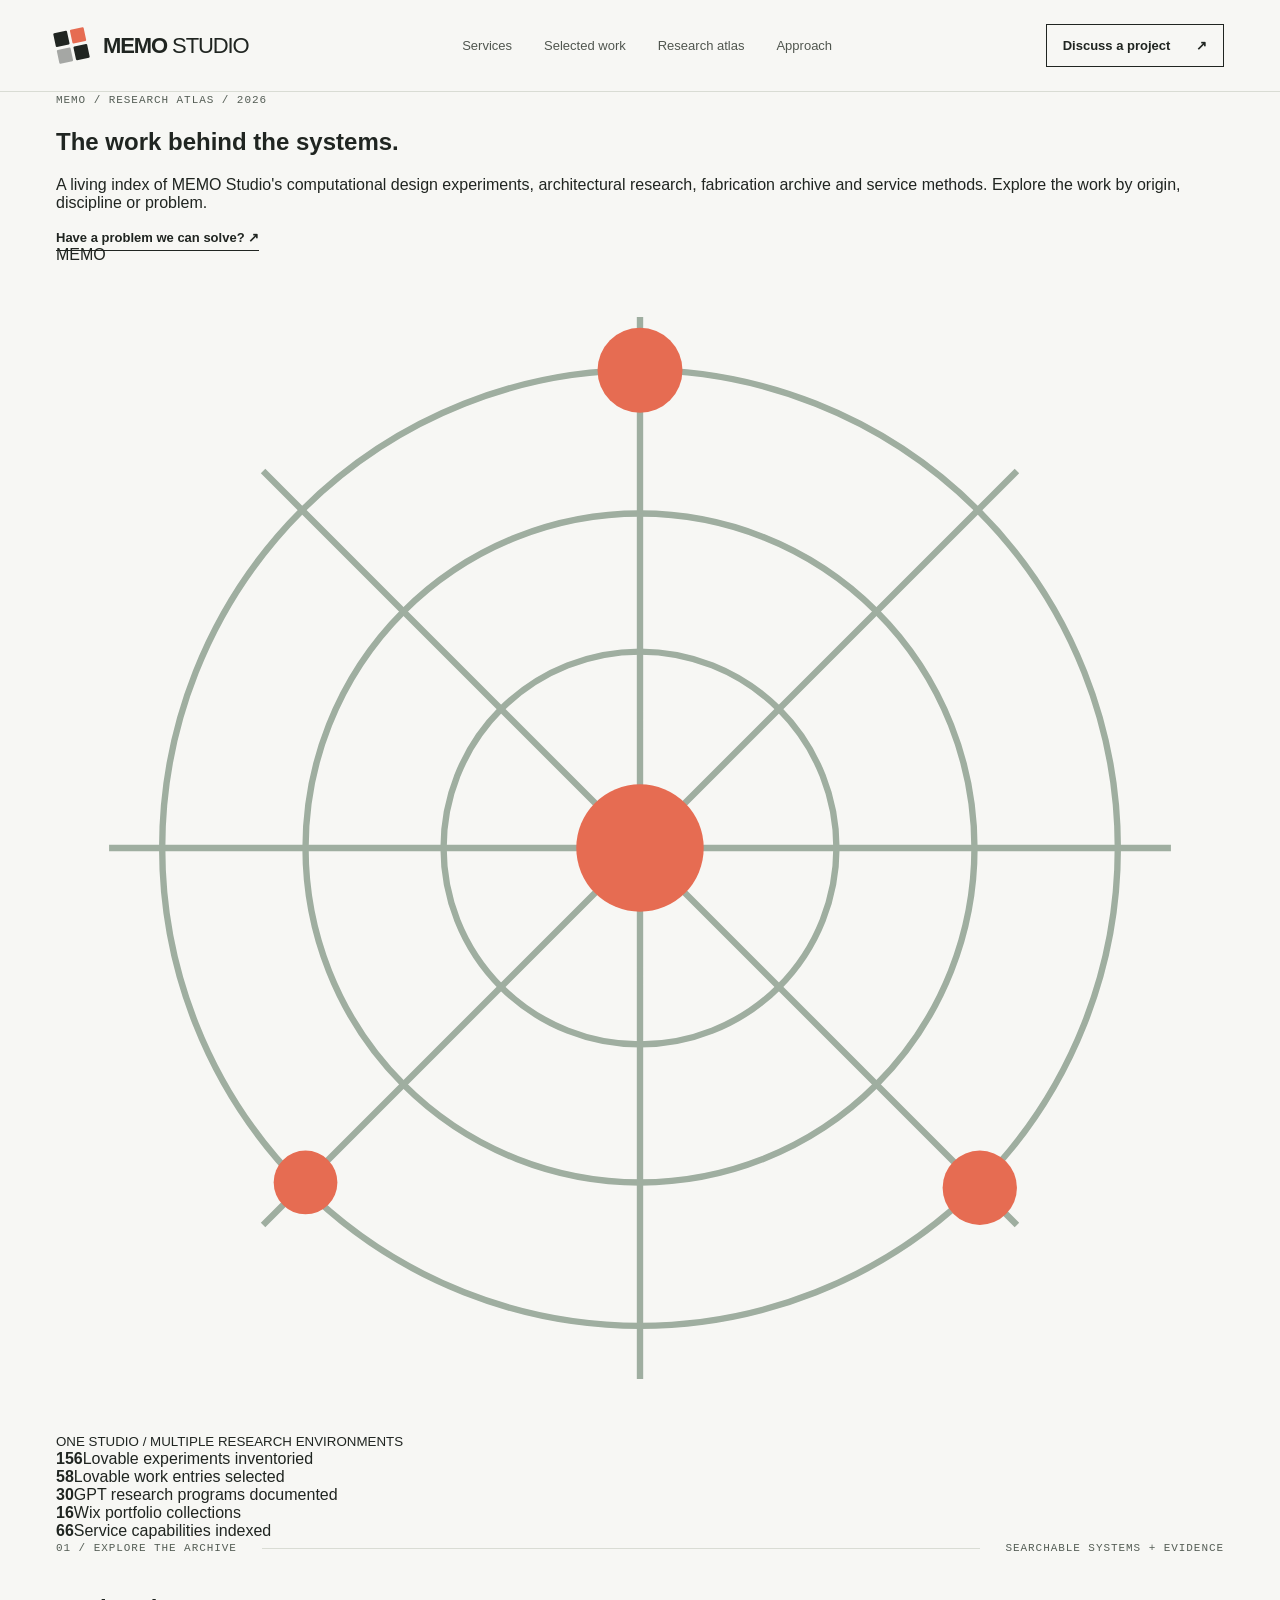
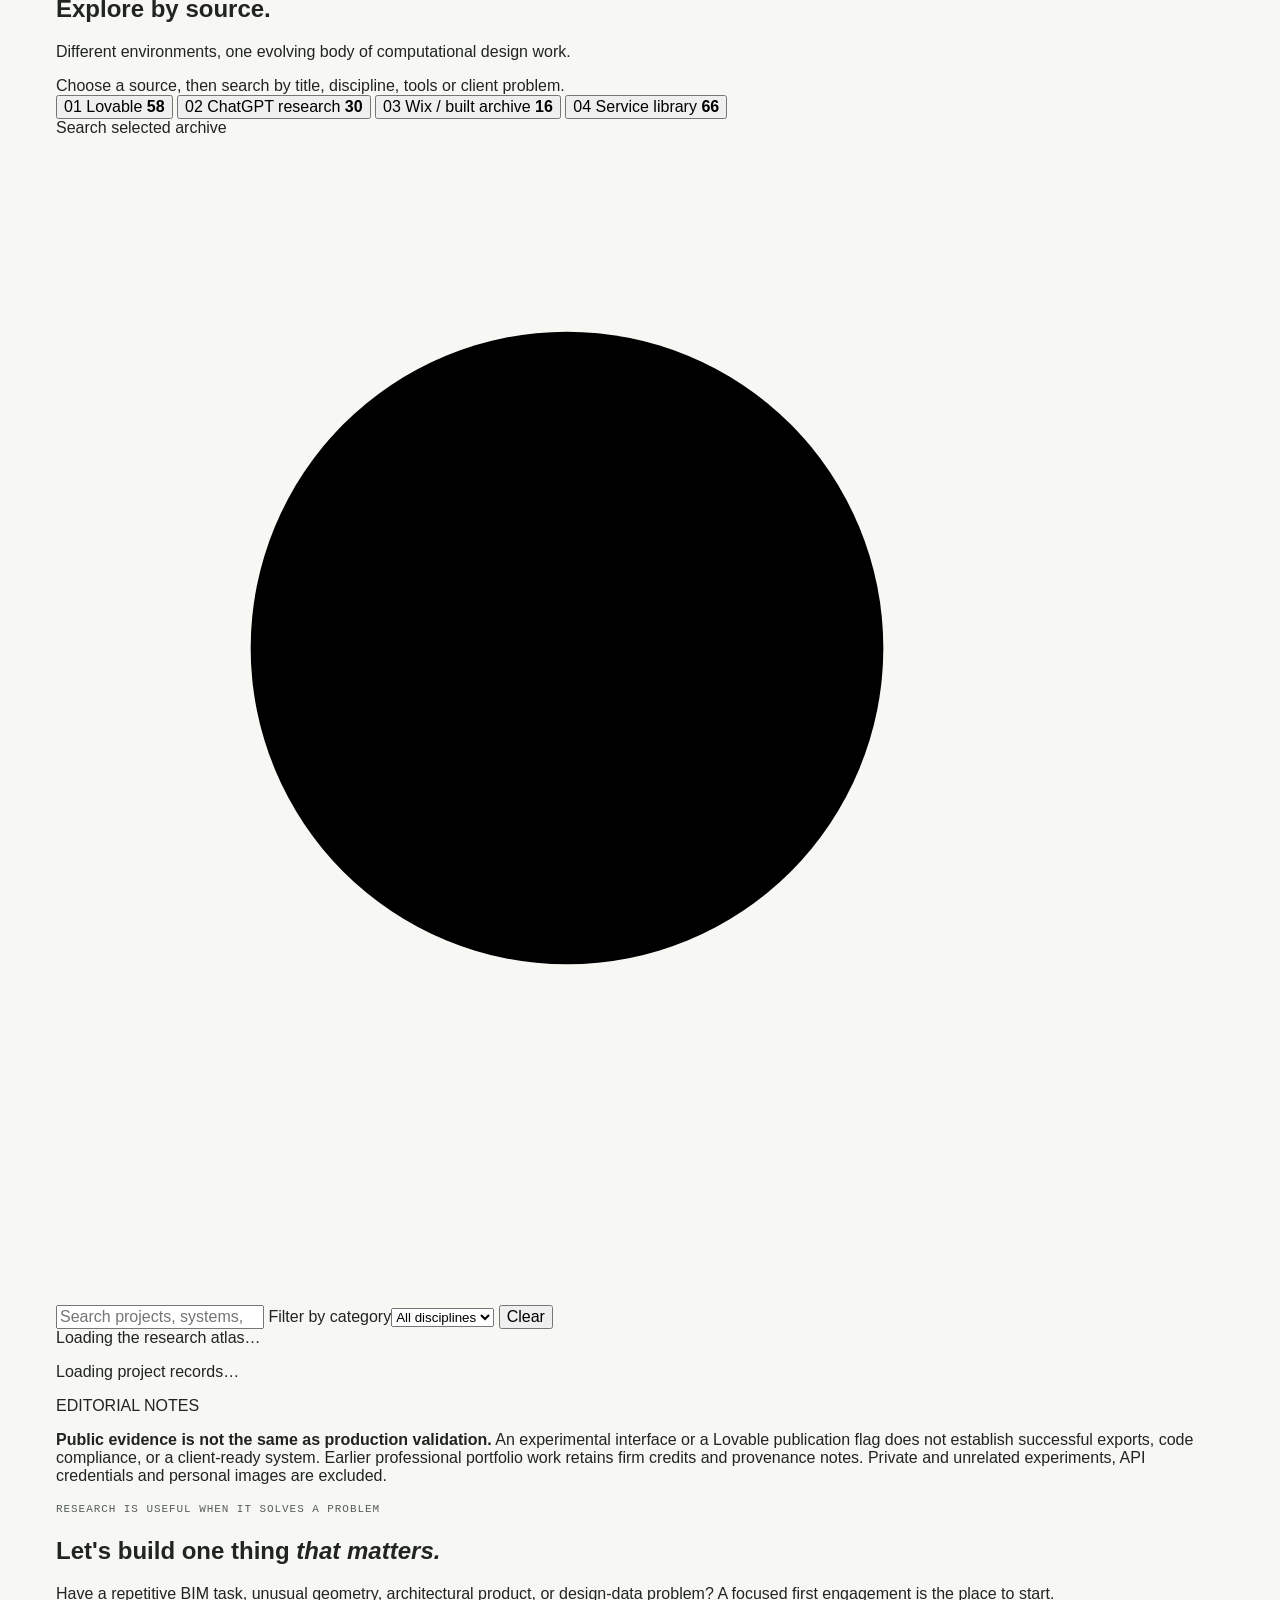
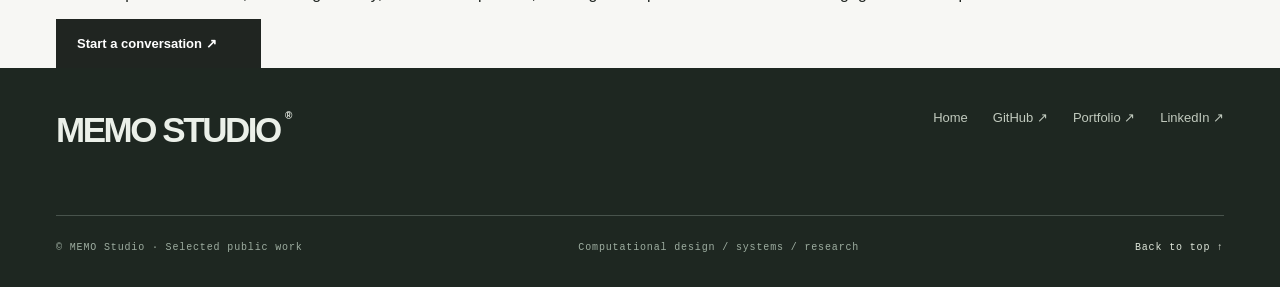
==== atlas.html @ f02b8f66 "Add searchable research atlas page for Lovable GPT Wix and services" ====
<!doctype html>
<html lang="en">
<head>
  <meta charset="utf-8">
  <meta name="viewport" content="width=device-width, initial-scale=1">
  <meta name="theme-color" content="#f7f7f4">
  <meta name="description" content="Explore the MEMO Studio research atlas: 66 service capabilities, 58 Lovable computational-design studies, 30 ChatGPT research programs, and 16 historic Wix portfolio collections.">
  <title>Research Atlas — MEMO STUDIO</title>
  <link rel="icon" type="image/svg+xml" href="./favicon.svg">
  <link rel="stylesheet" href="./styles.css">
  <link rel="stylesheet" href="./atlas.css">
  <script src="./script.js" defer></script>
  <script src="./atlas.js" defer></script>
</head>
<body>
  <a class="skip" href="#archiveResults">Skip to the project archive</a>
  <header class="site-header">
    <div class="shell header-inner">
      <a class="brand" href="./index.html" aria-label="MEMO Studio home"><span class="brand-symbol" aria-hidden="true"><i></i><i></i><i></i><i></i></span><span>MEMO<span class="brand-light"> STUDIO</span></span></a>
      <nav class="desktop-nav" aria-label="Primary navigation">
        <a href="./index.html#services">Services</a>
        <a href="./index.html#work">Selected work</a>
        <a href="./atlas.html" aria-current="page">Research atlas</a>
        <a href="./index.html#approach">Approach</a>
      </nav>
      <a class="header-contact" href="mailto:alireza.memaryan@gmail.com?subject=MEMO%20Studio%20Project%20Inquiry">Discuss a project <span aria-hidden="true">↗</span></a>
      <button class="mobile-menu" id="menuToggle" type="button" aria-expanded="false" aria-controls="mobileNav" aria-label="Open navigation"><span></span><span></span></button>
    </div>
    <nav id="mobileNav" class="mobile-nav" aria-label="Mobile navigation" hidden>
      <a href="./index.html#services">Services</a><a href="./index.html#work">Selected work</a><a href="./atlas.html">Research atlas</a><a href="./index.html#approach">Approach</a><a href="./index.html#contact">Contact</a>
    </nav>
  </header>
  <main>
    <section class="atlas-hero shell">
      <p class="eyebrow">MEMO / RESEARCH ATLAS / 2026</p>
      <div class="atlas-hero-grid">
        <div><h1>The work behind <span class="atlas-accent">the systems.</span></h1><p class="atlas-intro">A living index of MEMO Studio's computational design experiments, architectural research, fabrication archive and service methods. Explore the work by origin, discipline or problem.</p><a href="./index.html#contact" class="underlined">Have a problem we can solve? <span aria-hidden="true">↗</span></a></div>
        <div class="atlas-data-mark" aria-hidden="true"><span>MEMO</span><svg viewBox="0 0 220 220"><g fill="none" stroke="#9faea0" stroke-width="1.2"><circle cx="110" cy="110" r="90"/><circle cx="110" cy="110" r="63"/><circle cx="110" cy="110" r="37"/><path d="M10 110H210 M110 10V210 M39 39l142 142 M181 39 39 181"/></g><g fill="#e66c52"><circle cx="110" cy="20" r="8"/><circle cx="174" cy="174" r="7"/><circle cx="47" cy="173" r="6"/><circle cx="110" cy="110" r="12"/></g></svg><small>ONE STUDIO / MULTIPLE RESEARCH ENVIRONMENTS</small></div>
      </div>
      <div class="atlas-metrics">
        <div><strong>156</strong><span>Lovable experiments inventoried</span></div>
        <div><strong>58</strong><span>Lovable work entries selected</span></div>
        <div><strong>30</strong><span>GPT research programs documented</span></div>
        <div><strong>16</strong><span>Wix portfolio collections</span></div>
        <div><strong>66</strong><span>Service capabilities indexed</span></div>
      </div>
    </section>
    <section class="archive-section" id="archive" aria-labelledby="archiveTitle">
      <div class="shell">
        <div class="section-index"><span>01 / EXPLORE THE ARCHIVE</span><span class="rule"></span><span>SEARCHABLE SYSTEMS + EVIDENCE</span></div>
        <div class="archive-heading"><div><h2 id="archiveTitle">Explore by source.</h2><p>Different environments, one evolving body of computational design work.</p></div><div class="source-explainer">Choose a source, then search by title, discipline, tools or client problem.</div></div>
        <div class="source-tabs" role="tablist" aria-label="Archive collection">
          <button class="source-tab active" type="button" role="tab" id="tab-lovable" aria-controls="archiveResults" data-source="lovable" aria-selected="true"><span>01</span> Lovable <strong>58</strong></button>
          <button class="source-tab" type="button" role="tab" id="tab-gpt" aria-controls="archiveResults" data-source="gpt" aria-selected="false"><span>02</span> ChatGPT research <strong>30</strong></button>
          <button class="source-tab" type="button" role="tab" id="tab-wix" aria-controls="archiveResults" data-source="wix" aria-selected="false"><span>03</span> Wix / built archive <strong>16</strong></button>
          <button class="source-tab" type="button" role="tab" id="tab-services" aria-controls="archiveResults" data-source="services" aria-selected="false"><span>04</span> Service library <strong>66</strong></button>
        </div>
        <div class="archive-toolbar">
          <label class="search-wrap"><span class="sr-only">Search selected archive</span><svg viewBox="0 0 24 24" aria-hidden="true"><circle cx="10.5" cy="10.5" r="6.5"/><path d="m15.5 15.5 5 5"/></svg><input id="archiveSearch" type="search" placeholder="Search projects, systems, tools, or problems..." autocomplete="off"></label>
          <label class="category-wrap"><span class="sr-only">Filter by category</span><select id="categoryFilter"><option value="all">All disciplines</option></select></label>
          <button class="clear-button" id="clearFilters" type="button">Clear</button>
        </div>
        <div class="archive-result-summary" aria-live="polite"><span id="resultCount">Loading the research atlas…</span><span id="sourceDescription"></span></div>
        <div id="archiveResults" class="atlas-grid" role="tabpanel" aria-labelledby="tab-lovable" tabindex="0"><p class="loading-message">Loading project records…</p></div>
        <div id="atlasPagination" class="atlas-pagination" hidden><button class="btn btn-dark" id="loadMore" type="button">Show more projects ↓</button></div>
        <div class="archive-disclaimer"><span>EDITORIAL NOTES</span><p><strong>Public evidence is not the same as production validation.</strong> An experimental interface or a Lovable publication flag does not establish successful exports, code compliance, or a client-ready system. Earlier professional portfolio work retains firm credits and provenance notes. Private and unrelated experiments, API credentials and personal images are excluded.</p></div>
      </div>
    </section>
    <section class="connect-section"><div class="shell connect-grid"><div><p class="eyebrow">RESEARCH IS USEFUL WHEN IT SOLVES A PROBLEM</p><h2>Let's build one thing <em>that matters.</em></h2><p>Have a repetitive BIM task, unusual geometry, architectural product, or design-data problem? A focused first engagement is the place to start.</p></div><a class="btn btn-dark" href="mailto:alireza.memaryan@gmail.com?subject=MEMO%20Studio%20%E2%80%94%20Research%20Atlas%20Inquiry&body=Hello%20MEMO%20Studio%2C%0A%0AI'm%20interested%20in%3A%0A%0AMy%20project%20or%20problem%3A%0A%0A">Start a conversation ↗</a></div></section>
  </main>
  <footer class="footer"><div class="shell"><div class="footer-top"><a class="footer-brand" href="./index.html">MEMO STUDIO<span>®</span></a><div class="footer-links"><a href="./index.html">Home</a><a href="https://github.com/Memortal/MEMO-STUDIO-" target="_blank" rel="noopener noreferrer">GitHub ↗</a><a href="https://memortal.github.io/Portfolio-/" target="_blank" rel="noopener noreferrer">Portfolio ↗</a><a href="https://www.linkedin.com/in/alireza-memarian-118730288" target="_blank" rel="noopener noreferrer">LinkedIn ↗</a></div></div><div class="footer-bottom"><span>© MEMO Studio · Selected public work</span><span>Computational design / systems / research</span><a href="#top">Back to top ↑</a></div></div></footer>
</body>
</html>
---- styles.css ----
:root{--paper:#f7f7f4;--white:#ffffff;--ink:#202521;--sub:#555e56;--muted:#858a82;--line:#d9dcd4;--accent:#e66c52;--accent-dark:#d6553c;--dark:#1e2823;--radius:3px;--shell:1440px}
*{box-sizing:border-box}html{scroll-behavior:smooth}body{margin:0;background:var(--paper);color:var(--ink);font-family:Inter,"Helvetica Neue",Arial,sans-serif;-webkit-font-smoothing:antialiased}button,input{font:inherit}a{color:inherit;text-decoration:none}button{cursor:pointer}a:focus-visible,button:focus-visible,input:focus-visible{outline:3px solid var(--accent);outline-offset:4px}img,svg{display:block;max-width:100%}.shell{width:min(var(--shell),calc(100% - 112px));margin-inline:auto}.skip{position:absolute;left:12px;top:-100px;background:var(--ink);color:white;padding:12px;z-index:200}.skip:focus{top:12px}.section-pad{padding-block:125px}.muted{color:var(--muted)}.eyebrow,.section-index,.service-id,.media-label,.visual-top,.visual-corner,.lab-diagram-title,.lab-diagram-bottom,.contact-side,.project-meta,.research-strips span,.steps>div>span,.approach-note>span,.footer-bottom,.outcome-number{font-family:"SFMono-Regular",Consolas,Monaco,monospace;font-size:11px;letter-spacing:.085em;line-height:1.5}.section-index{display:flex;align-items:center;gap:25px;color:var(--sub);margin-bottom:38px;text-transform:uppercase}.section-index .rule{height:1px;background:var(--line);flex:1}.display-h2{font-size:clamp(44px,5.2vw,78px);font-weight:540;line-height:1.06;letter-spacing:-.066em;margin:0;max-width:1000px}.section-heading{display:flex;justify-content:space-between;align-items:end;gap:60px;margin-bottom:55px}.section-heading h2{max-width:930px}.section-heading>p{width:260px;flex-shrink:0;font-size:15px;line-height:1.7;color:var(--sub);margin:0 0 5px}.site-header{position:relative;z-index:10;background:rgba(247,247,244,.96);border-bottom:1px solid var(--line)}.header-inner{height:91px;display:flex;align-items:center;justify-content:space-between;gap:28px}.brand{display:inline-flex;align-items:center;gap:16px;white-space:nowrap;font-weight:800;letter-spacing:-.05em;font-size:22px}.brand-light{font-weight:420}.brand-symbol{width:31px;height:31px;display:grid;grid-template-columns:1fr 1fr;gap:3px;transform:rotate(-12deg)}.brand-symbol i{background:var(--ink);border-radius:1px}.brand-symbol i:nth-child(2){background:var(--accent)}.brand-symbol i:nth-child(3){opacity:.38}.desktop-nav{display:flex;gap:32px;align-items:center;font-size:13px;color:#50564f}.desktop-nav a,.footer-links a{transition:color .15s}.desktop-nav a:hover,.footer-links a:hover{color:var(--accent-dark)}.header-contact{border:1px solid var(--ink);padding:13px 16px;font-size:13px;font-weight:650;white-space:nowrap;transition:background .2s,color .2s}.header-contact span{margin-left:22px}.header-contact:hover{background:var(--ink);color:var(--white)}.mobile-menu,.mobile-nav{display:none}
.hero{min-height:688px;display:grid;grid-template-columns:minmax(0,1.08fr) minmax(390px,.92fr);gap:70px;align-items:stretch;padding-top:48px;padding-bottom:48px}.hero-copy{display:flex;flex-direction:column;padding-top:62px}.eyebrow{margin:0;color:var(--sub)}.status-dot{width:7px;height:7px;display:inline-block;background:var(--accent);border-radius:50%;margin-right:9px;vertical-align:1px}.hero h1{font-size:clamp(60px,6.5vw,103px);max-width:850px;line-height:1.02;letter-spacing:-.082em;font-weight:530;margin:43px 0 27px}.hero h1 em,.contact-section h2 em{font-style:normal;color:var(--accent)}.hero-lead{max-width:575px;font-size:clamp(16px,1.55vw,21px);line-height:1.62;color:var(--sub);margin:0}.hero-actions{display:flex;align-items:center;gap:34px;margin-top:44px}.btn{display:inline-flex;justify-content:space-between;gap:24px;align-items:center;padding:17px 21px;font-weight:620;font-size:13px;transition:background .18s,transform .18s}.btn:hover{transform:translateY(-2px)}.btn-dark{background:var(--ink);color:white;min-width:205px}.btn-dark:hover{background:var(--accent-dark)}.text-link,.underlined{border-bottom:1px solid var(--ink);padding-bottom:5px;font-size:13px;font-weight:620}.text-link span{margin-left:14px}.hero-footnote{display:flex;justify-content:space-between;gap:15px;margin-top:auto;padding-top:50px;border-top:1px solid var(--line);font-family:monospace;font-size:10px;text-transform:uppercase;letter-spacing:.04em;color:#81877f}.hero-visual{position:relative;min-height:605px;overflow:hidden;background:#e9ede6;border:1px solid #dce2d9;display:flex;flex-direction:column}.hero-visual:before{content:"";position:absolute;inset:0;background-image:linear-gradient(rgba(76,94,81,.07) 1px,transparent 1px),linear-gradient(90deg,rgba(76,94,81,.07) 1px,transparent 1px);background-size:44px 44px;pointer-events:none}.visual-top{display:flex;justify-content:space-between;position:relative;z-index:1;padding:23px 26px;color:#566157;font-size:10px}.live-indicator{display:inline-flex;align-items:center;gap:8px}.live-indicator span{height:6px;width:6px;background:var(--accent);border-radius:50%}#systemDrawing{width:100%;min-height:0;max-height:430px;flex:1;position:relative;z-index:1;overflow:visible}.visual-controls{position:relative;z-index:1;background:rgba(247,247,244,.91);border:1px solid #ccd2c9;margin:0 26px 44px;padding:17px 18px 12px}.visual-controls>div{display:flex;justify-content:space-between;align-items:center;font-family:monospace;font-size:11px;letter-spacing:.025em}.visual-controls input{display:block;width:100%;height:4px;accent-color:var(--accent-dark);margin:17px 0 9px}.visual-controls p{margin:0;font-size:10px;color:#6f7770}.visual-corner{position:absolute;bottom:15px;left:26px;color:#7e877e;font-size:9px;letter-spacing:.04em}
.ticker-border{border-top:1px solid var(--line);border-bottom:1px solid var(--line)}.ticker{display:flex;gap:35px;align-items:center;min-height:62px;font-family:monospace;font-size:11px;letter-spacing:.08em}.ticker-x{color:var(--accent);font-size:16px}.ticker-right{margin-left:auto;color:var(--muted)}
.intro-grid{display:grid;grid-template-columns:1.9fr 1fr;gap:12%;align-items:end}.intro-grid h2{max-width:890px}.intro-aside p{font-size:18px;color:var(--sub);line-height:1.7;margin:0 0 25px}.outcomes{display:grid;grid-template-columns:repeat(3,1fr);gap:28px;margin-top:88px}.outcomes>div{border-top:1px solid var(--ink);padding-top:19px}.outcome-number{color:var(--accent-dark)}.outcomes h3{font-size:21px;letter-spacing:-.035em;margin:26px 0 8px;font-weight:580}.outcomes p{font-size:14px;color:var(--sub);line-height:1.7;max-width:315px;margin:0}
.services-section{background:#f0f1ed;border-block:1px solid var(--line)}.services-grid{display:grid;grid-template-columns:repeat(3,minmax(0,1fr));border-top:1px solid var(--line);border-left:1px solid var(--line)}.service-card{min-height:410px;padding:30px 30px 27px;border-right:1px solid var(--line);border-bottom:1px solid var(--line);display:flex;flex-direction:column;background:transparent;transition:background .2s}.service-card:hover{background:#fcfcfa}.service-id{color:#687267}.service-icon{height:94px;width:94px;display:flex;align-items:center;margin:23px 0 16px;color:var(--accent-dark)}.service-icon svg{width:75px;height:75px;stroke:currentColor;stroke-width:1.5;fill:none;stroke-linecap:square}.service-card h3{font-size:24px;line-height:1.2;letter-spacing:-.045em;font-weight:580;margin:0 0 12px}.service-card p{font-size:14px;line-height:1.64;color:var(--sub);margin:0 0 17px;max-width:330px}.service-card ul{list-style:none;padding:0;margin:0 0 24px}.service-card li{font-size:12px;line-height:1.6;padding:5px 0 5px 14px;position:relative;color:#687067}.service-card li:before{content:"+";position:absolute;left:0;color:var(--accent-dark)}.service-cta{border-top:1px solid var(--line);padding-top:15px;margin-top:auto;font-size:12px;font-weight:650;display:flex;justify-content:space-between}.service-card:hover .service-cta{color:var(--accent-dark)}.services-note{margin:31px 0 0;color:var(--sub);font-size:14px;line-height:1.6}.services-note a{text-decoration:underline;text-underline-offset:4px}
.work-heading h2{max-width:940px}.filter-bar{display:flex;gap:9px;margin-bottom:28px}.filter{border:1px solid var(--line);padding:11px 17px;background:transparent;color:#687167;font-size:12px;transition:.15s}.filter:hover,.filter.active{color:white;background:var(--ink);border-color:var(--ink)}.filter span{margin-left:12px;font-family:monospace;font-size:10px;color:#939d93}.project-grid{display:grid;grid-template-columns:repeat(2,minmax(0,1fr));column-gap:34px;row-gap:60px}.project-card[hidden]{display:none}.project-media{height:360px;position:relative;overflow:hidden;background:#e8ebe5;display:block}.project-media svg{height:100%;width:100%;object-fit:cover;transition:transform .4s}.project-media:hover svg,.project-media:hover img{transform:scale(1.035)}.project-media img{width:100%;height:100%;object-fit:cover;transition:transform .4s}.project-media:after{content:"";position:absolute;inset:0;background:linear-gradient(0deg,rgba(0,0,0,.25),transparent 35%);pointer-events:none}.media-label,.media-open{position:absolute;z-index:2;font-family:monospace;color:#233027;font-size:10px;font-weight:650;letter-spacing:.05em;background:rgba(249,250,245,.92);padding:9px 10px}.media-label{left:17px;top:17px}.media-open{right:17px;bottom:17px}.media-photo .media-open,.media-photo .media-label{background:rgba(249,250,245,.94)}.media-superblock{background:#e3e9df}.media-superblock .diagram-grid{position:absolute;inset:0;background-image:linear-gradient(#cad4ca 1px,transparent 1px),linear-gradient(90deg,#cad4ca 1px,transparent 1px);background-size:38px 38px;opacity:.45}.media-tower{background:#eef0eb}.media-penta{background:#e4ece2}.project-meta{display:flex;justify-content:space-between;gap:15px;padding-top:19px;color:var(--muted);font-size:10px;text-transform:uppercase}.project-card h3{font-size:clamp(23px,2.4vw,34px);margin:15px 0 8px;font-weight:550;letter-spacing:-.055em}.project-card p{color:var(--sub);margin:0;font-size:14px;line-height:1.68;max-width:600px}.work-footer{display:flex;justify-content:space-between;gap:50px;margin-top:70px;padding-top:22px;border-top:1px solid var(--line);font-size:13px;color:var(--sub)}.work-footer p{margin:0;line-height:1.6;max-width:480px}.work-footer a{text-decoration:underline;text-underline-offset:4px}
.lab-section{background:#222e28;color:#f0f1eb}.lab-section .section-index{color:#a5ada5}.lab-section .rule{background:#566258}.lab-grid{display:grid;grid-template-columns:1fr 1fr;gap:7%;align-items:center}.lab-copy h2{max-width:720px}.lab-copy .muted{color:#88988c}.lab-copy .eyebrow{color:#c4cfc6;margin-bottom:27px}.lab-lead{font-size:20px;line-height:1.62;max-width:590px;margin:30px 0 15px;color:#edf3eb}.lab-copy>p:not(.eyebrow):not(.lab-lead){font-size:14px;line-height:1.75;color:#aebcaf;max-width:530px}.research-status{margin-top:42px;display:flex;gap:17px;border-top:1px solid #4d5e51;padding-top:22px}.research-pulse{background:var(--accent);border-radius:50%;width:8px;height:8px;flex:none;margin-top:7px}.research-status strong{display:block;font-size:14px;font-weight:620;margin-bottom:9px}.research-status small{display:block;color:#adbdb0;max-width:490px;line-height:1.6;font-size:12px}.lab-diagram{min-height:460px;background:#e3e8df;color:#223027;padding:19px;display:flex;flex-direction:column}.lab-diagram-title,.lab-diagram-bottom{display:flex;justify-content:space-between;color:#576758}.lab-diagram svg{width:100%;flex:1;max-height:420px}.research-strips{display:grid;grid-template-columns:repeat(3,1fr);gap:23px;margin-top:90px;border-top:1px solid #546156;padding-top:25px}.research-strips>div{display:flex;flex-direction:column;gap:10px}.research-strips span{color:var(--accent)}.research-strips strong{font-size:15px;font-weight:550;line-height:1.4}.research-strips small{font-size:12px;line-height:1.65;color:#abbcaf}
.steps{display:grid;grid-template-columns:repeat(4,1fr);gap:25px}.steps>div{border-top:1px solid var(--ink);padding-top:19px}.steps>div>span{color:var(--accent-dark)}.steps h3{font-size:20px;letter-spacing:-.036em;font-weight:580;margin:46px 0 10px}.steps p{font-size:13px;color:var(--sub);line-height:1.67;max-width:240px;margin:0}.approach-note{margin-top:65px;background:#ebeee8;padding:26px 29px;display:flex;align-items:center;justify-content:space-between;gap:50px}.approach-note>span{color:var(--accent-dark);min-width:160px}.approach-note p{max-width:850px;color:var(--sub);font-size:14px;line-height:1.7;margin:0}.approach-note strong{color:var(--ink)}
.contact-section{background:#e0e6db;border-top:1px solid #c9d0c6}.contact-inner{min-height:440px;padding-block:85px;display:grid;grid-template-columns:1.5fr .5fr;gap:40px}.contact-inner .eyebrow{color:#526456}.contact-section h2{font-size:clamp(60px,6.8vw,103px);line-height:1.04;font-weight:550;letter-spacing:-.075em;max-width:1040px;margin:33px 0 22px}.contact-section p:not(.eyebrow){max-width:585px;font-size:17px;line-height:1.65;color:#526157}.contact-email{display:inline-flex;align-items:center;gap:20px;border-bottom:2px solid var(--ink);padding:11px 0 9px;font-size:clamp(16px,2.4vw,25px);font-weight:570;letter-spacing:-.035em;margin-top:20px}.contact-email:hover{color:var(--accent-dark)}.contact-side{display:flex;flex-direction:column;align-items:flex-end;justify-content:space-between;color:#6e7e6e;text-align:right}.contact-asterisk{font-size:130px;line-height:.9;color:var(--accent);font-family:Arial}
.footer{background:#1e2721;color:#ebf0e9}.footer-top{padding:42px 0 65px;display:flex;justify-content:space-between;align-items:start;gap:40px}.footer-brand{font-weight:750;font-size:35px;letter-spacing:-.07em}.footer-brand span{font-size:10px;vertical-align:top;letter-spacing:0;margin-left:5px}.footer-links{display:flex;gap:25px;align-items:center;font-size:13px;color:#c1cabe}.footer-bottom{border-top:1px solid #48534c;padding:24px 0 32px;display:flex;justify-content:space-between;gap:20px;color:#9eaea1;font-size:10px}.footer-bottom a{color:#dee6da}
@media(min-width:1700px){.hero{min-height:740px}.hero-visual{min-height:640px}}
@media(max-width:1200px){.shell{width:calc(100% - 72px)}.hero{gap:30px;grid-template-columns:minmax(0,1.08fr) minmax(330px,.92fr)}.hero h1{font-size:clamp(58px,6.3vw,84px)}.desktop-nav{gap:18px}.service-card{padding:24px}.service-card h3{font-size:21px}}
@media(max-width:900px){.shell{width:calc(100% - 52px)}.section-pad{padding-block:88px}.desktop-nav,.header-contact{display:none}.mobile-menu{display:flex;flex-direction:column;justify-content:center;gap:6px;width:40px;height:40px;background:transparent;border:0}.mobile-menu span{width:25px;height:2px;background:var(--ink);display:block}.mobile-nav:not([hidden]){display:flex;flex-direction:column;padding:18px 26px 25px;border-top:1px solid var(--line);gap:19px;font-size:17px}.hero{grid-template-columns:1fr;gap:30px;padding-top:36px}.hero-copy{padding-top:25px}.hero h1{font-size:clamp(65px,9vw,90px);max-width:730px}.hero-visual{min-height:500px}.hero-footnote{margin-top:45px}.section-heading{align-items:start;flex-direction:column;gap:25px}.section-heading>p{width:auto;max-width:480px}.services-grid{grid-template-columns:repeat(2,1fr)}.intro-grid{grid-template-columns:1fr;gap:25px}.intro-aside{max-width:550px}.lab-grid{grid-template-columns:1fr;gap:50px}.lab-diagram{max-width:650px}.research-strips{margin-top:60px}.steps{grid-template-columns:repeat(2,1fr);row-gap:45px}.contact-inner{grid-template-columns:1fr}.contact-side{display:none}}
@media(max-width:630px){.shell{width:calc(100% - 34px)}.header-inner{height:72px}.brand{font-size:20px}.section-pad{padding-block:68px}.section-index{gap:12px;margin-bottom:28px;font-size:10px}.section-index>span:last-child:not(.rule){display:none}.display-h2{font-size:clamp(41px,10vw,60px)}.hero{padding-top:12px;padding-bottom:22px}.hero-copy{padding-top:22px}.hero h1{font-size:clamp(52px,12.5vw,79px);margin:25px 0 20px}.hero-lead{font-size:16px}.hero-actions{margin-top:28px;gap:16px;flex-wrap:wrap}.hero-footnote{display:none}.hero-visual{min-height:400px}.visual-top{padding:15px;font-size:9px}.visual-controls{margin:0 13px 33px;padding:12px}.visual-corner{left:13px;bottom:9px;font-size:8px}.ticker{gap:13px;min-height:55px;font-size:9px;flex-wrap:wrap}.ticker-right{display:none}.intro-aside p{font-size:16px}.outcomes{grid-template-columns:1fr;gap:28px;margin-top:50px}.outcomes h3{margin:15px 0 7px}.services-grid{grid-template-columns:1fr}.service-card{min-height:330px}.service-icon{height:65px;margin:12px 0}.service-icon svg{width:56px;height:56px}.project-grid{grid-template-columns:1fr;row-gap:37px}.project-media{height:275px}.filter-bar{flex-wrap:wrap}.filter{font-size:11px;padding:10px 12px}.project-meta{font-size:9px}.work-footer{flex-direction:column;gap:15px;margin-top:45px}.lab-lead{font-size:17px}.lab-diagram{min-height:310px;padding:12px}.research-strips{grid-template-columns:1fr;gap:30px}.steps{grid-template-columns:1fr}.steps h3{margin-top:23px}.approach-note{display:block;padding:22px}.approach-note p{margin-top:16px}.contact-inner{min-height:0;padding-block:75px}.contact-section h2{font-size:clamp(50px,12vw,75px)}.contact-section p:not(.eyebrow){font-size:16px}.contact-email{font-size:17px;gap:8px;overflow-wrap:anywhere}.footer-top{flex-direction:column;gap:24px;padding-bottom:35px}.footer-links{flex-wrap:wrap;gap:14px}.footer-bottom{flex-direction:column;gap:10px}}
@media(prefers-reduced-motion:reduce){html{scroll-behavior:auto}*,*:before,*:after{transition:none!important;animation:none!important}}
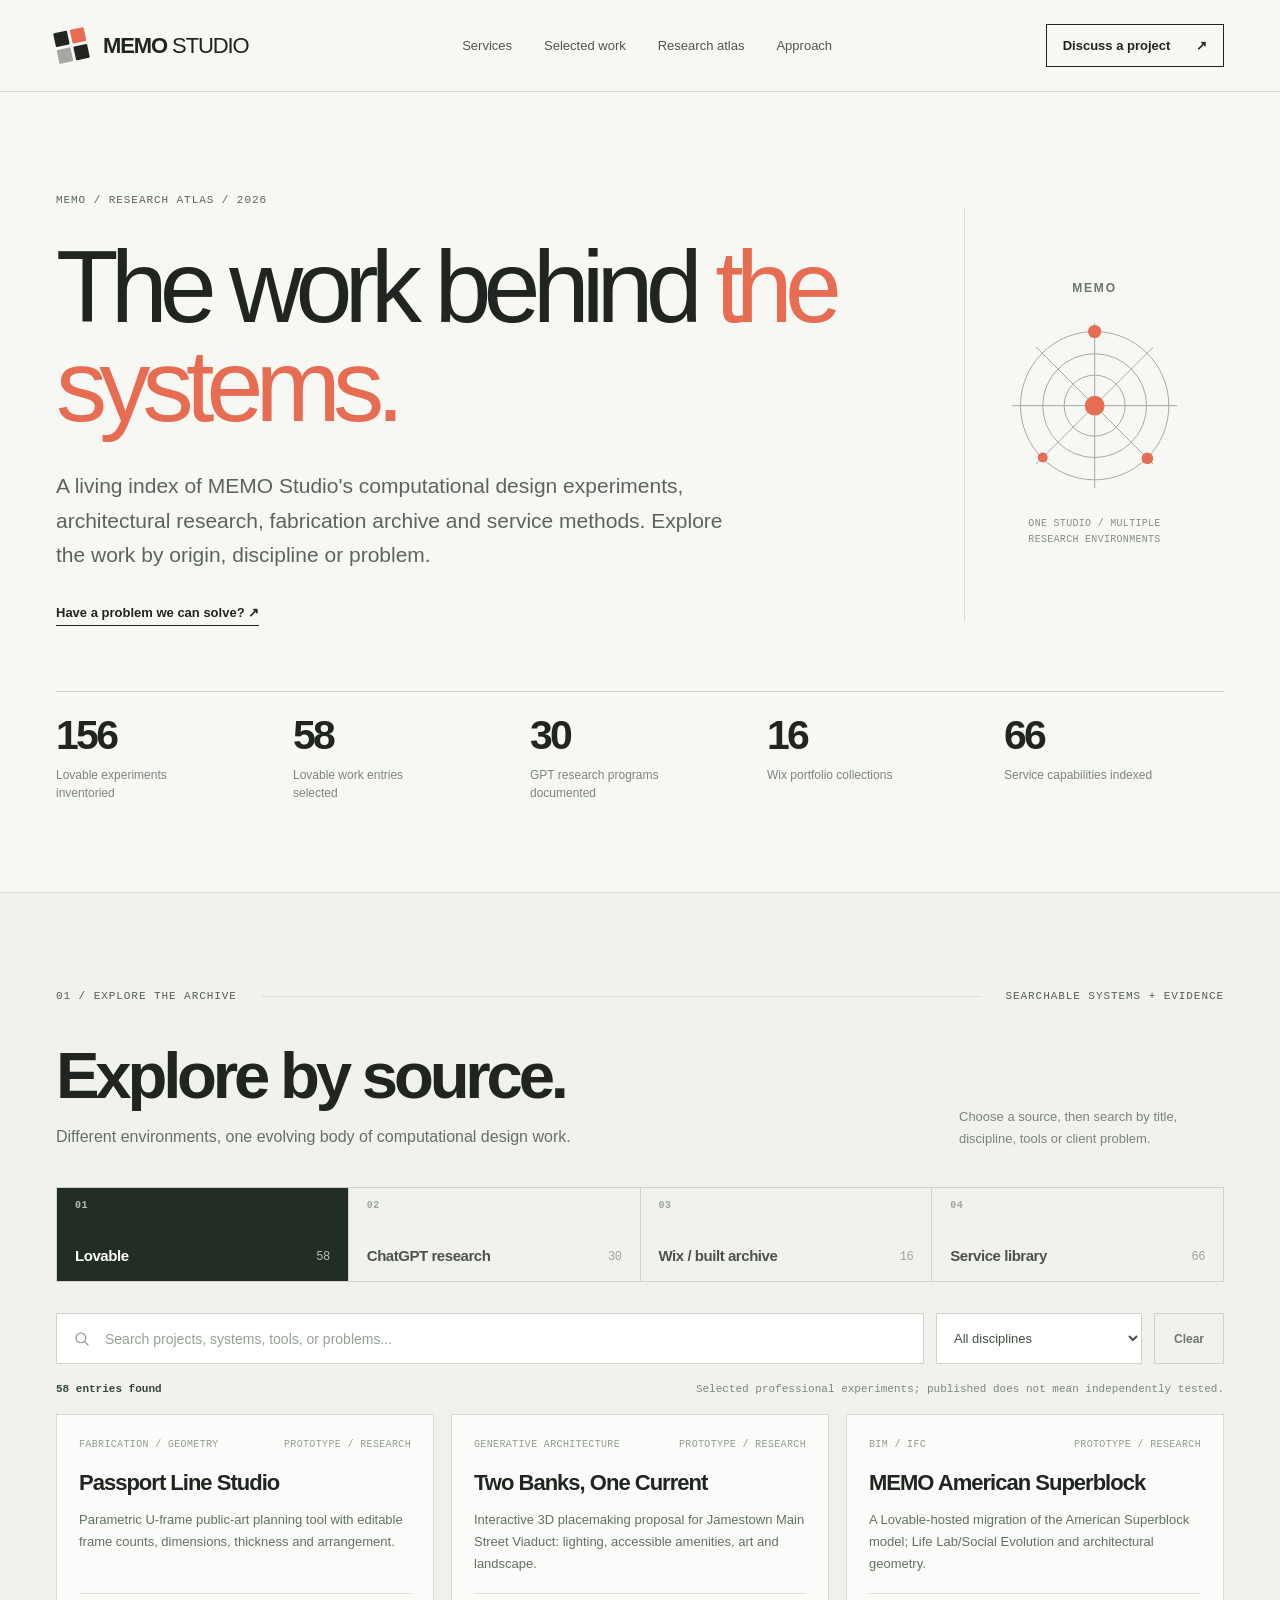
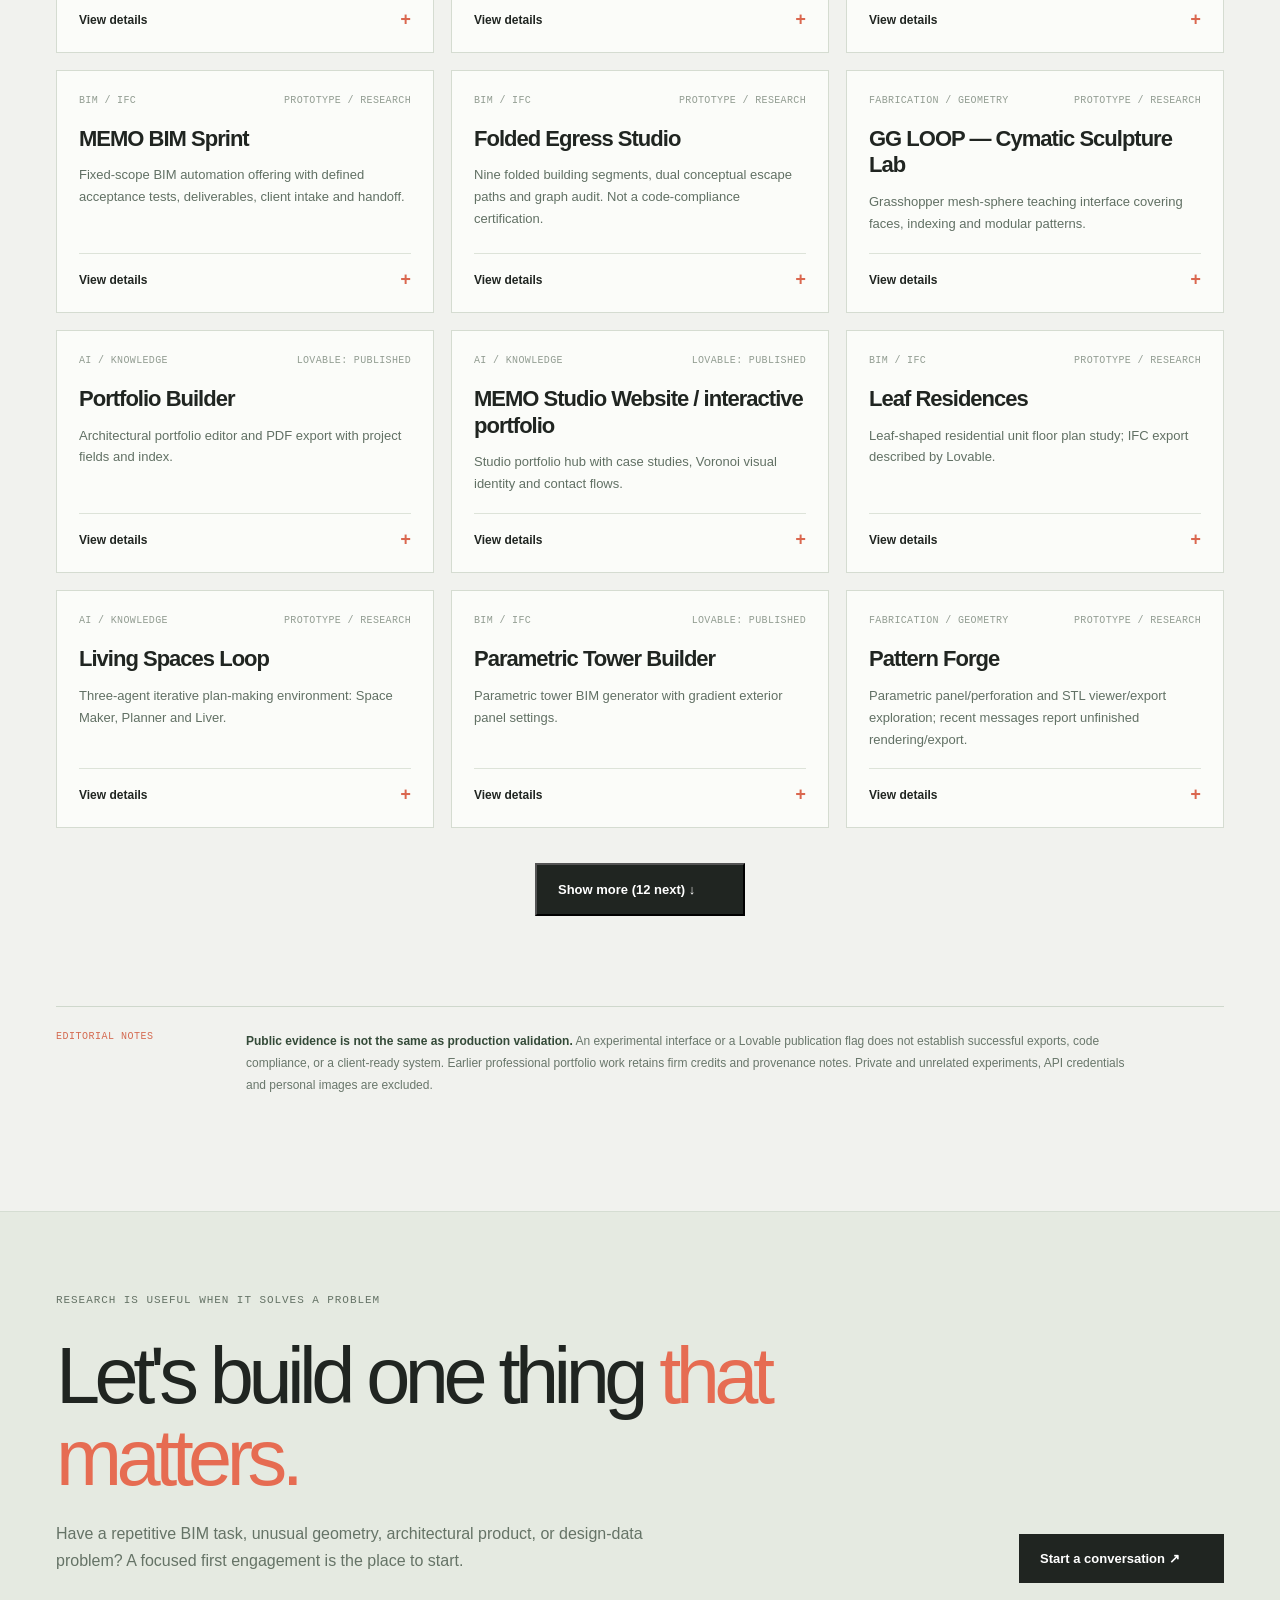
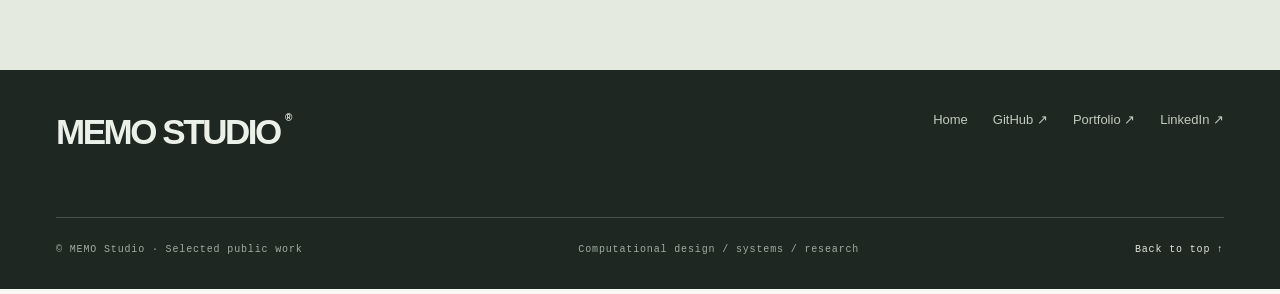
==== commit a496a601: "Fix back-to-top anchor on research atlas" ====
--- a/atlas.html
+++ b/atlas.html
@@ -14,7 +14,7 @@
 </head>
 <body>
   <a class="skip" href="#archiveResults">Skip to the project archive</a>
-  <header class="site-header">
+  <header class="site-header" id="top">
     <div class="shell header-inner">
       <a class="brand" href="./index.html" aria-label="MEMO Studio home"><span class="brand-symbol" aria-hidden="true"><i></i><i></i><i></i><i></i></span><span>MEMO<span class="brand-light"> STUDIO</span></span></a>
       <nav class="desktop-nav" aria-label="Primary navigation">
--- a/styles.css
+++ b/styles.css
@@ -14,3 +14,21 @@
 @media(max-width:900px){.shell{width:calc(100% - 52px)}.section-pad{padding-block:88px}.desktop-nav,.header-contact{display:none}.mobile-menu{display:flex;flex-direction:column;justify-content:center;gap:6px;width:40px;height:40px;background:transparent;border:0}.mobile-menu span{width:25px;height:2px;background:var(--ink);display:block}.mobile-nav:not([hidden]){display:flex;flex-direction:column;padding:18px 26px 25px;border-top:1px solid var(--line);gap:19px;font-size:17px}.hero{grid-template-columns:1fr;gap:30px;padding-top:36px}.hero-copy{padding-top:25px}.hero h1{font-size:clamp(65px,9vw,90px);max-width:730px}.hero-visual{min-height:500px}.hero-footnote{margin-top:45px}.section-heading{align-items:start;flex-direction:column;gap:25px}.section-heading>p{width:auto;max-width:480px}.services-grid{grid-template-columns:repeat(2,1fr)}.intro-grid{grid-template-columns:1fr;gap:25px}.intro-aside{max-width:550px}.lab-grid{grid-template-columns:1fr;gap:50px}.lab-diagram{max-width:650px}.research-strips{margin-top:60px}.steps{grid-template-columns:repeat(2,1fr);row-gap:45px}.contact-inner{grid-template-columns:1fr}.contact-side{display:none}}
 @media(max-width:630px){.shell{width:calc(100% - 34px)}.header-inner{height:72px}.brand{font-size:20px}.section-pad{padding-block:68px}.section-index{gap:12px;margin-bottom:28px;font-size:10px}.section-index>span:last-child:not(.rule){display:none}.display-h2{font-size:clamp(41px,10vw,60px)}.hero{padding-top:12px;padding-bottom:22px}.hero-copy{padding-top:22px}.hero h1{font-size:clamp(52px,12.5vw,79px);margin:25px 0 20px}.hero-lead{font-size:16px}.hero-actions{margin-top:28px;gap:16px;flex-wrap:wrap}.hero-footnote{display:none}.hero-visual{min-height:400px}.visual-top{padding:15px;font-size:9px}.visual-controls{margin:0 13px 33px;padding:12px}.visual-corner{left:13px;bottom:9px;font-size:8px}.ticker{gap:13px;min-height:55px;font-size:9px;flex-wrap:wrap}.ticker-right{display:none}.intro-aside p{font-size:16px}.outcomes{grid-template-columns:1fr;gap:28px;margin-top:50px}.outcomes h3{margin:15px 0 7px}.services-grid{grid-template-columns:1fr}.service-card{min-height:330px}.service-icon{height:65px;margin:12px 0}.service-icon svg{width:56px;height:56px}.project-grid{grid-template-columns:1fr;row-gap:37px}.project-media{height:275px}.filter-bar{flex-wrap:wrap}.filter{font-size:11px;padding:10px 12px}.project-meta{font-size:9px}.work-footer{flex-direction:column;gap:15px;margin-top:45px}.lab-lead{font-size:17px}.lab-diagram{min-height:310px;padding:12px}.research-strips{grid-template-columns:1fr;gap:30px}.steps{grid-template-columns:1fr}.steps h3{margin-top:23px}.approach-note{display:block;padding:22px}.approach-note p{margin-top:16px}.contact-inner{min-height:0;padding-block:75px}.contact-section h2{font-size:clamp(50px,12vw,75px)}.contact-section p:not(.eyebrow){font-size:16px}.contact-email{font-size:17px;gap:8px;overflow-wrap:anywhere}.footer-top{flex-direction:column;gap:24px;padding-bottom:35px}.footer-links{flex-wrap:wrap;gap:14px}.footer-bottom{flex-direction:column;gap:10px}}
 @media(prefers-reduced-motion:reduce){html{scroll-behavior:auto}*,*:before,*:after{transition:none!important;animation:none!important}}
+
+/* Public research atlas teaser: depth without cluttering the service homepage */
+.atlas-teaser-section{background:#e7ebe4;border-block:1px solid #d1d9d0}
+.atlas-teaser-heading{display:flex;align-items:end;justify-content:space-between;gap:55px;margin-bottom:52px}
+.atlas-teaser-heading .eyebrow{color:#6d806f;margin-bottom:23px}
+.atlas-teaser-heading h2{max-width:880px}
+.atlas-teaser-heading p:not(.eyebrow){max-width:700px;font-size:16px;line-height:1.7;color:#617065;margin:23px 0 0}
+.atlas-teaser-heading .btn{flex:none;white-space:nowrap}
+.atlas-source-preview{display:grid;grid-template-columns:repeat(4,minmax(0,1fr));border-left:1px solid #c9d3c8;border-top:1px solid #c9d3c8}
+.atlas-source-preview>a{border-right:1px solid #c9d3c8;border-bottom:1px solid #c9d3c8;min-height:240px;padding:22px;display:flex;flex-direction:column;gap:17px;transition:background .2s}
+.atlas-source-preview>a:hover{background:#f5f8f2}
+.atlas-preview-index{font:10px/1.4 monospace;color:#c95f4b;letter-spacing:.04em}
+.atlas-source-preview strong{font-size:clamp(47px,5vw,80px);line-height:1;letter-spacing:-.07em;font-weight:530}
+.atlas-source-preview>a>span:not(.atlas-preview-index){font-size:13px;color:#617065;line-height:1.6;max-width:230px}
+.atlas-source-preview b{font-size:12px;font-weight:650;margin-top:auto}
+.atlas-teaser-footnote{font-size:12px;line-height:1.7;color:#829182;max-width:850px;margin:24px 0 0}
+@media(max-width:1100px){.atlas-source-preview{grid-template-columns:repeat(2,minmax(0,1fr))}.atlas-teaser-heading{align-items:start;flex-direction:column;gap:24px}}
+@media(max-width:560px){.atlas-source-preview{grid-template-columns:1fr}.atlas-source-preview>a{min-height:175px}.atlas-source-preview strong{font-size:61px}.atlas-teaser-heading{margin-bottom:34px}}
--- a/atlas.css
+++ b/atlas.css
@@ -0,0 +1,11 @@
+.sr-only{position:absolute;width:1px;height:1px;padding:0;margin:-1px;overflow:hidden;clip:rect(0,0,0,0);white-space:nowrap;border:0}
+.atlas-hero{padding-top:100px;padding-bottom:90px}.atlas-hero .eyebrow{color:#556759}.atlas-hero-grid{display:grid;grid-template-columns:minmax(0,1.55fr) minmax(260px,.45fr);align-items:center;gap:35px}.atlas-hero h1{font-size:clamp(62px,8vw,118px);max-width:1100px;font-weight:530;line-height:.97;letter-spacing:-.077em;margin:28px 0 34px}.atlas-accent{color:#e66c52}.atlas-intro{font-size:clamp(17px,1.65vw,21px);line-height:1.65;color:#5a665d;max-width:680px;margin-bottom:30px}.atlas-data-mark{align-self:stretch;min-height:300px;display:flex;flex-direction:column;justify-content:center;align-items:center;gap:20px;border-left:1px solid #d5dbd3}.atlas-data-mark>span{font-size:12px;font-weight:700;letter-spacing:.15em;color:#6a766b}.atlas-data-mark svg{max-width:220px;width:70%}.atlas-data-mark small{max-width:180px;text-align:center;color:#849085;font-family:monospace;font-size:10px;letter-spacing:.03em;line-height:1.6}.atlas-metrics{display:grid;grid-template-columns:repeat(5,minmax(0,1fr));gap:17px;border-top:1px solid #c8d2c7;margin-top:70px;padding-top:23px}.atlas-metrics>div{display:flex;flex-direction:column;gap:10px}.atlas-metrics strong{font-size:clamp(29px,3.2vw,51px);line-height:1;letter-spacing:-.065em;font-weight:560}.atlas-metrics span{max-width:150px;font-size:12px;color:#7b877c;line-height:1.5}
+.archive-section{background:#f1f2ee;border-top:1px solid #d7ddd4;padding:95px 0 115px}.archive-heading{display:flex;justify-content:space-between;gap:40px;align-items:end;margin-bottom:37px}.archive-heading h2{font-size:clamp(42px,5.1vw,73px);line-height:1;letter-spacing:-.064em;font-weight:550;margin:0 0 16px}.archive-heading p{font-size:16px;color:#657065;line-height:1.65;margin:0}.source-explainer{max-width:265px;color:#7b847b;font-size:13px;line-height:1.7}
+.source-tabs{display:grid;grid-template-columns:repeat(4,1fr);gap:0;border-top:1px solid #cfd5cc;border-left:1px solid #cfd5cc}.source-tab{min-height:94px;background:transparent;border:0;border-right:1px solid #cfd5cc;border-bottom:1px solid #cfd5cc;text-align:left;padding:17px 18px;color:#4a544d;font-size:15px;letter-spacing:-.03em;font-weight:570;display:flex;align-items:flex-end;gap:8px;position:relative;transition:background .18s,color .18s}.source-tab>span{position:absolute;left:18px;top:12px;font-family:monospace;font-size:10px;color:#9ba59b;letter-spacing:.05em}.source-tab strong{margin-left:auto;font-family:monospace;font-size:12px;color:#9ba59b;font-weight:400}.source-tab:hover{background:#e5e9e2}.source-tab.active{background:#222d25;color:#fff}.source-tab.active strong,.source-tab.active>span{color:#b0c4b2}
+.archive-toolbar{display:flex;gap:12px;margin:31px 0 19px;align-items:stretch}.search-wrap{position:relative;flex:1}.search-wrap svg{position:absolute;top:50%;left:17px;transform:translateY(-50%);width:18px;height:18px;fill:none;stroke:#828d82;stroke-width:1.5}.search-wrap input{display:block;width:100%;min-height:51px;background:#fff;border:1px solid #cdd4ca;padding:12px 15px 12px 48px;border-radius:0;color:#2e3a30;font-size:14px}.search-wrap input::placeholder{color:#96a095}.category-wrap select{display:block;height:100%;max-width:290px;min-width:200px;padding:12px 34px 12px 13px;border:1px solid #cdd4ca;border-radius:0;background:#fff;color:#415044;font-size:13px}.clear-button{background:transparent;border:1px solid #cdd4ca;padding:10px 19px;font-size:12px;font-weight:600;color:#6d786f}.clear-button:hover{background:#e2e7df}.archive-result-summary{display:flex;align-items:center;justify-content:space-between;gap:20px;margin-bottom:19px;font-family:monospace;font-size:11px;color:#7b887b}.archive-result-summary #resultCount{color:#334638;font-weight:700}.archive-result-summary #sourceDescription{text-align:right}
+.atlas-grid{display:grid;grid-template-columns:repeat(3,minmax(0,1fr));gap:17px;align-items:stretch;min-height:230px}.atlas-card{display:flex;flex-direction:column;min-width:0;border:1px solid #d5dcd1;background:#fbfcf9;overflow:hidden}.atlas-card:focus-within{border-color:#e66c52}.atlas-card-image{width:100%;height:210px;object-fit:cover;background:#e0e6df;transition:transform .2s}.atlas-card-head{padding:23px 22px 22px;display:flex;flex:1;flex-direction:column}.atlas-card-meta{display:flex;justify-content:space-between;gap:12px;color:#929d92;font-family:monospace;font-size:10px;line-height:1.4;text-transform:uppercase;letter-spacing:.035em;margin-bottom:18px}.atlas-card-title{font-size:22px;line-height:1.22;letter-spacing:-.045em;font-weight:570;margin:0 0 12px;overflow-wrap:anywhere}.atlas-card-summary{font-size:13px;line-height:1.68;color:#617064;margin:0 0 18px}.atlas-card-more{margin-top:auto;border-top:1px solid #dde3d9;padding-top:16px}.atlas-card-more summary{list-style:none;cursor:pointer;font-size:12px;font-weight:650;display:flex;justify-content:space-between;gap:14px;align-items:center}.atlas-card-more summary::-webkit-details-marker{display:none}.atlas-card-more summary:after{content:"+";font-family:monospace;font-size:18px;color:#da674f}.atlas-card-more[open] summary:after{content:"−"}.atlas-details{padding-top:15px;font-size:12px;color:#657367;line-height:1.6}.atlas-detail-label{font-family:monospace;font-size:10px;letter-spacing:.05em;color:#8b978b;text-transform:uppercase;margin-bottom:3px}.atlas-details p{margin:5px 0 13px}.atlas-card-link{display:inline-flex;align-items:center;gap:8px;margin-top:6px;border-bottom:1px solid #738579;padding:0 0 4px;color:#304437;font-size:12px;font-weight:650;overflow-wrap:anywhere}.atlas-card-link:hover{color:#d85d46}.gallery-thumbs{display:grid;grid-template-columns:repeat(3,minmax(0,1fr));gap:7px;margin-top:10px}.gallery-thumbs a{display:block;aspect-ratio:1.25;background:#e6ece5;overflow:hidden}.gallery-thumbs img{width:100%;height:100%;object-fit:cover;transition:transform .18s}.gallery-thumbs a:hover img{transform:scale(1.04)}.gallery-note{font-size:11px;color:#879188;margin:11px 0 4px}.atlas-card--wix .atlas-card-head{padding-top:20px}.loading-message{grid-column:1/-1;font-size:15px;color:#647266;padding:35px 0}.empty-state{grid-column:1/-1;padding:70px 30px;text-align:center;background:#f9faf7;border:1px solid #dbe0d7}.empty-state h3{font-size:27px;letter-spacing:-.05em;font-weight:550}.empty-state p{color:#718072}.atlas-pagination{display:flex;justify-content:center;margin-top:35px}.atlas-pagination[hidden]{display:none}.atlas-pagination button{min-width:210px}.archive-disclaimer{display:flex;gap:50px;padding-top:24px;margin-top:90px;border-top:1px solid #cfd8cc}.archive-disclaimer>span{flex-shrink:0;min-width:140px;font-family:monospace;font-size:10px;color:#d46b51;letter-spacing:.05em}.archive-disclaimer p{max-width:900px;color:#69776b;font-size:12px;line-height:1.8;margin:0}.archive-disclaimer strong{color:#344a38}
+.connect-section{background:#e5eae1;border-top:1px solid #d5ddd2}.connect-grid{display:grid;grid-template-columns:minmax(0,1fr) auto;align-items:end;gap:60px;padding-block:80px}.connect-grid .eyebrow{color:#657366}.connect-grid h2{font-size:clamp(42px,6.2vw,85px);line-height:1.04;letter-spacing:-.07em;font-weight:540;max-width:840px;margin:26px 0 20px}.connect-grid h2 em{font-style:normal;color:#e66c52}.connect-grid p:not(.eyebrow){font-size:16px;color:#657366;line-height:1.7;max-width:650px}.connect-grid .btn{white-space:nowrap;margin-bottom:7px}
+@media(max-width:1050px){.atlas-grid{grid-template-columns:repeat(2,minmax(0,1fr))}.atlas-hero{padding-top:75px}.source-tab{font-size:13px;padding:15px}.source-tab>span{left:15px}.archive-toolbar{flex-wrap:wrap}.category-wrap select{min-width:175px}}
+@media(max-width:750px){.atlas-hero-grid{grid-template-columns:1fr}.atlas-data-mark{display:none}.atlas-metrics{grid-template-columns:repeat(3,1fr);gap:22px}.archive-heading{display:block}.source-explainer{margin-top:16px;max-width:400px}.source-tabs{grid-template-columns:repeat(2,1fr)}.archive-toolbar{gap:10px}.search-wrap{min-width:100%;width:100%}.category-wrap{flex:1}.category-wrap select{width:100%;max-width:none}.archive-result-summary{align-items:start;flex-direction:column}.atlas-card-image{height:185px}.connect-grid{grid-template-columns:1fr;gap:20px}.connect-grid .btn{justify-self:start}.archive-disclaimer{flex-direction:column;gap:10px}}
+@media(max-width:560px){.atlas-hero{padding-top:48px;padding-bottom:55px}.atlas-hero h1{font-size:clamp(50px,13vw,73px)}.atlas-intro{font-size:16px}.atlas-metrics{grid-template-columns:repeat(2,1fr);margin-top:45px}.archive-section{padding-top:65px}.source-tab{font-size:13px;min-height:85px}.atlas-grid{grid-template-columns:1fr}.atlas-card-image{height:230px}.atlas-card-head{padding:20px}.archive-disclaimer{margin-top:60px}.connect-grid{padding-block:65px}.connect-grid .btn{white-space:normal}}
+@media(prefers-reduced-motion:reduce){.atlas-card-image,.gallery-thumbs img{transition:none}}
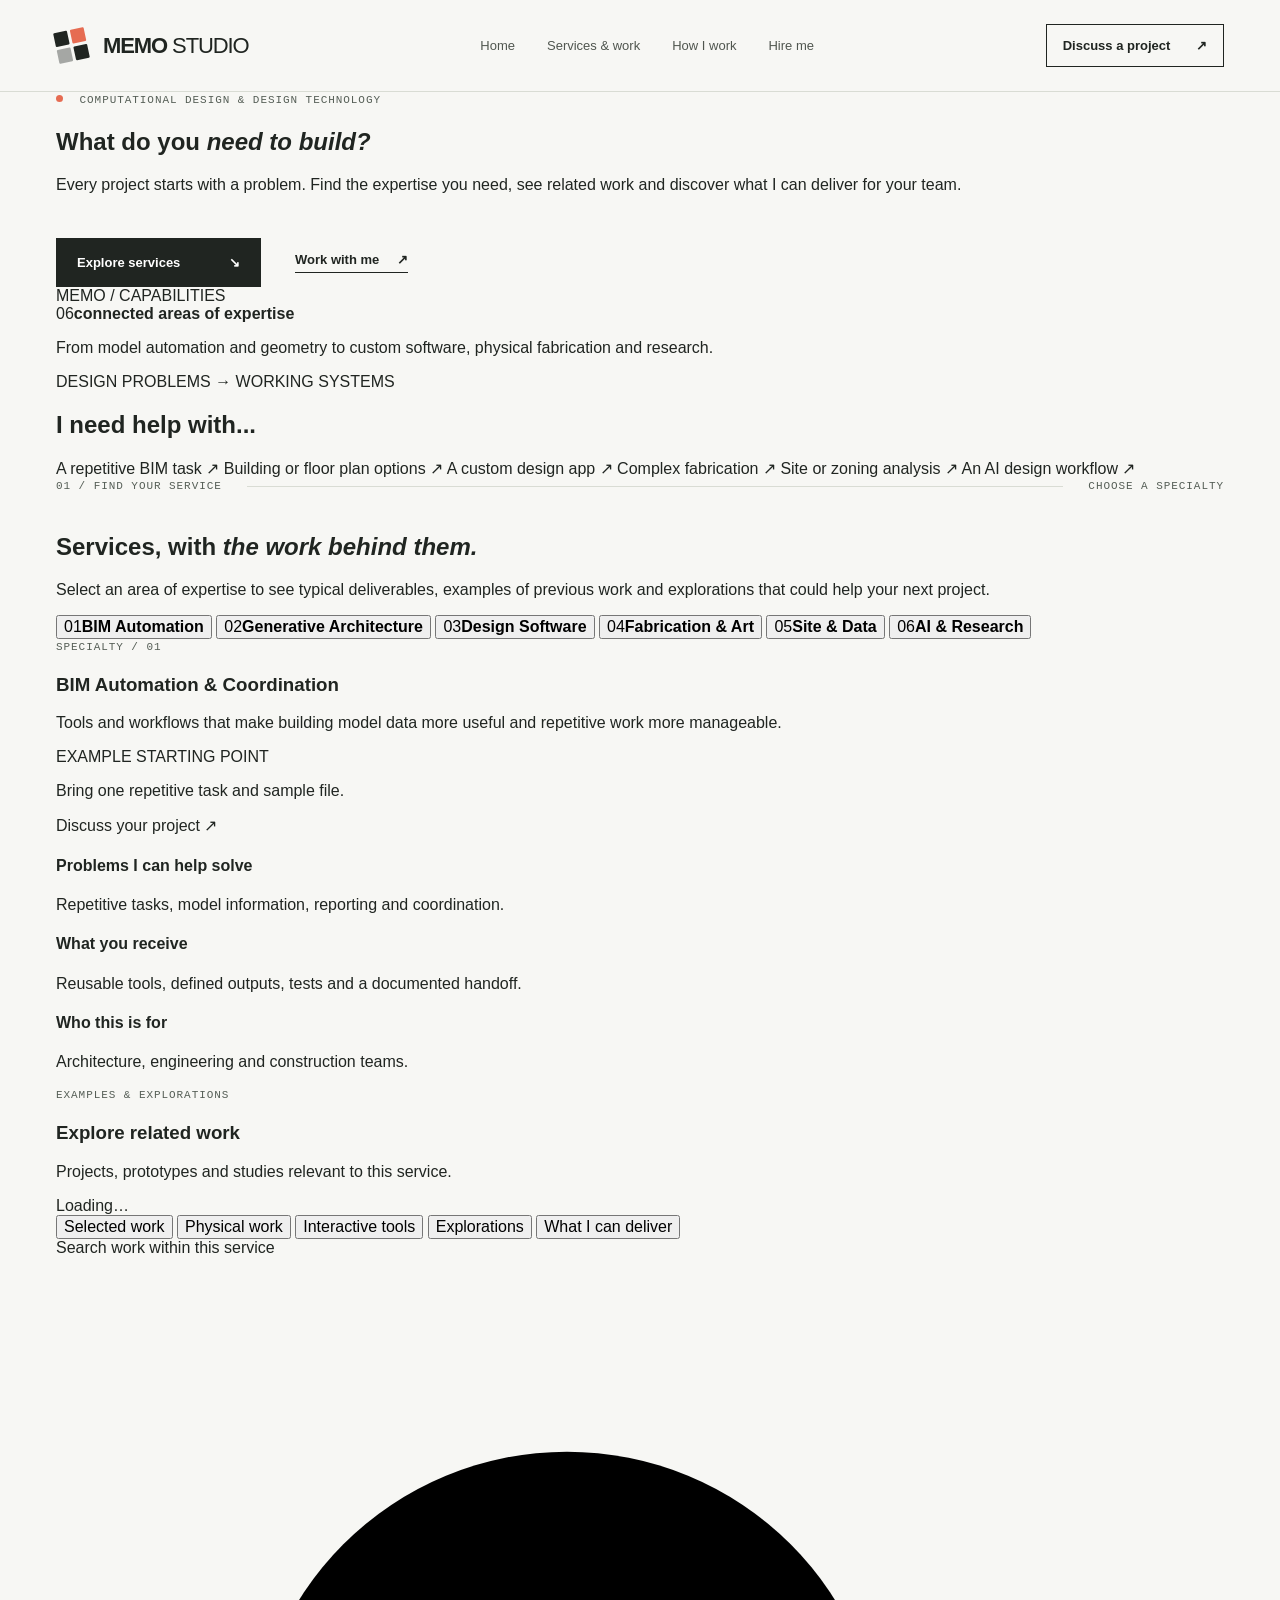
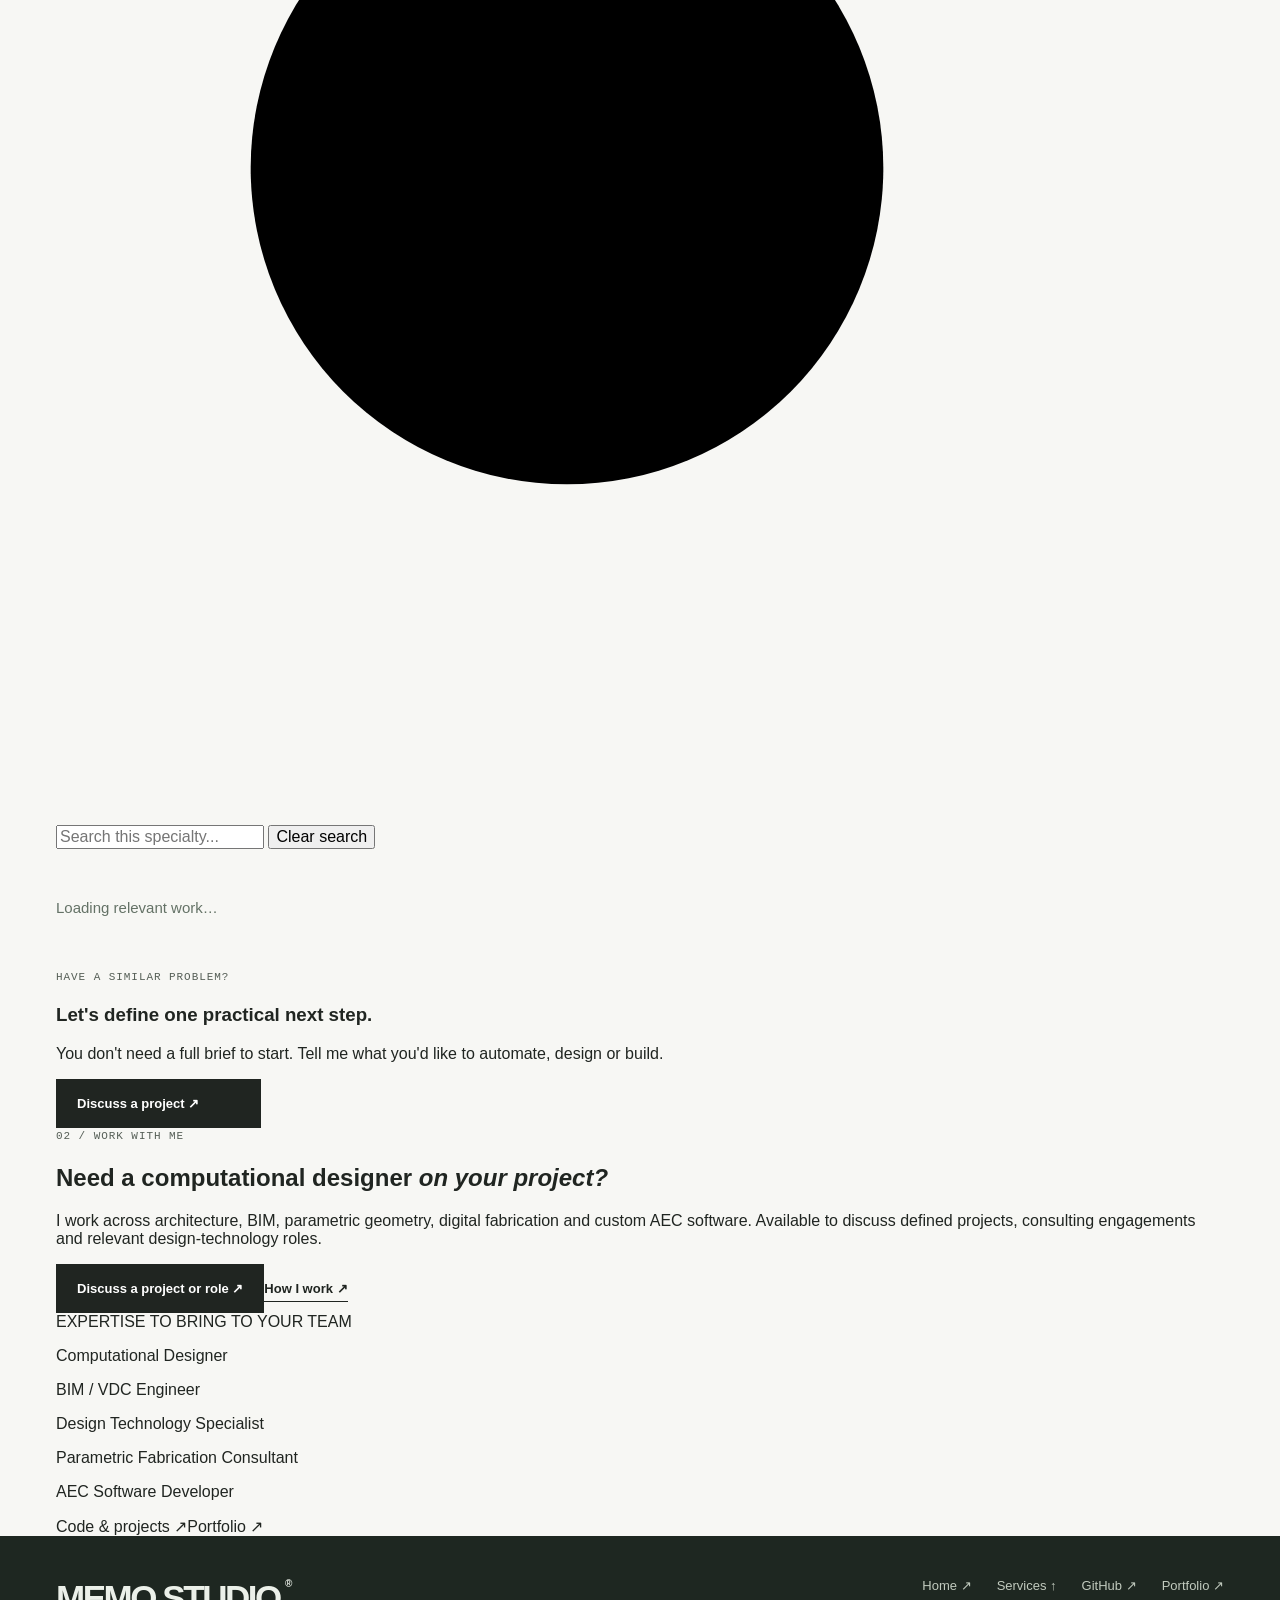
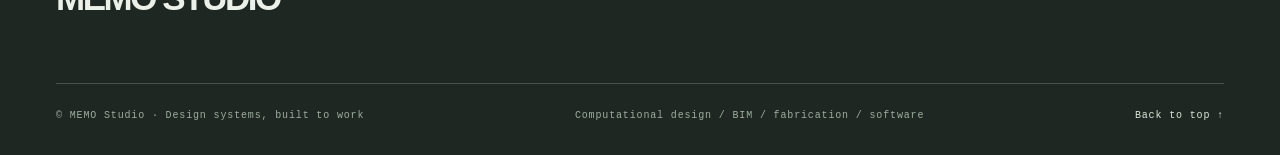
==== commit df69ab23: "Replace archive source tabs with client-focused service tabs and work examples" ====
--- a/atlas.html
+++ b/atlas.html
@@ -1,73 +1,117 @@
 <!doctype html>
 <html lang="en">
 <head>
-  <meta charset="utf-8">
-  <meta name="viewport" content="width=device-width, initial-scale=1">
-  <meta name="theme-color" content="#f7f7f4">
-  <meta name="description" content="Explore the MEMO Studio research atlas: 66 service capabilities, 58 Lovable computational-design studies, 30 ChatGPT research programs, and 16 historic Wix portfolio collections.">
-  <title>Research Atlas — MEMO STUDIO</title>
-  <link rel="icon" type="image/svg+xml" href="./favicon.svg">
-  <link rel="stylesheet" href="./styles.css">
-  <link rel="stylesheet" href="./atlas.css">
-  <script src="./script.js" defer></script>
-  <script src="./atlas.js" defer></script>
+<meta charset="utf-8">
+<meta name="viewport" content="width=device-width, initial-scale=1">
+<meta name="theme-color" content="#f7f7f4">
+<meta name="description" content="Find the right MEMO Studio service for your design, BIM, software or fabrication challenge. Explore real work, interactive prototypes and documented research by expertise.">
+<meta property="og:title" content="Services & Work — MEMO Studio">
+<meta property="og:description" content="Computational design, BIM automation, custom design software, fabrication and intelligent design research. Explore the work behind each service.">
+<title>Services & Work — MEMO Studio</title>
+<link rel="icon" href="./favicon.svg" type="image/svg+xml">
+<link rel="stylesheet" href="./styles.css">
+<link rel="stylesheet" href="./atlas.css">
+<script src="./script.js" defer></script>
+<script src="./atlas.js" defer></script>
 </head>
 <body>
-  <a class="skip" href="#archiveResults">Skip to the project archive</a>
-  <header class="site-header" id="top">
-    <div class="shell header-inner">
-      <a class="brand" href="./index.html" aria-label="MEMO Studio home"><span class="brand-symbol" aria-hidden="true"><i></i><i></i><i></i><i></i></span><span>MEMO<span class="brand-light"> STUDIO</span></span></a>
-      <nav class="desktop-nav" aria-label="Primary navigation">
-        <a href="./index.html#services">Services</a>
-        <a href="./index.html#work">Selected work</a>
-        <a href="./atlas.html" aria-current="page">Research atlas</a>
-        <a href="./index.html#approach">Approach</a>
-      </nav>
-      <a class="header-contact" href="mailto:alireza.memaryan@gmail.com?subject=MEMO%20Studio%20Project%20Inquiry">Discuss a project <span aria-hidden="true">↗</span></a>
-      <button class="mobile-menu" id="menuToggle" type="button" aria-expanded="false" aria-controls="mobileNav" aria-label="Open navigation"><span></span><span></span></button>
+<a class="skip" href="#serviceTabs">Skip to services</a>
+<header class="site-header" id="top">
+ <div class="shell header-inner">
+ <a class="brand" href="./index.html" aria-label="MEMO Studio home"><span class="brand-symbol" aria-hidden="true"><i></i><i></i><i></i><i></i></span><span>MEMO<span class="brand-light"> STUDIO</span></span></a>
+ <nav aria-label="Primary navigation" class="desktop-nav"><a href="./index.html">Home</a><a href="./atlas.html" aria-current="page">Services & work</a><a href="./index.html#approach">How I work</a><a href="#hire">Hire me</a></nav>
+ <a class="header-contact" href="mailto:alireza.memaryan@gmail.com?subject=MEMO%20Studio%20%E2%80%94%20Project%20inquiry">Discuss a project <span aria-hidden="true">↗</span></a>
+ <button class="mobile-menu" id="menuToggle" type="button" aria-expanded="false" aria-controls="mobileNav" aria-label="Open navigation"><span></span><span></span></button></div>
+ <nav id="mobileNav" class="mobile-nav" aria-label="Mobile navigation" hidden><a href="./index.html">Home</a><a href="./atlas.html">Services & work</a><a href="./index.html#approach">How I work</a><a href="#hire">Hire me</a><a href="mailto:alireza.memaryan@gmail.com">Email</a></nav>
+</header>
+<main id="main">
+  <section class="service-hero shell">
+    <div class="service-hero-copy">
+      <p class="eyebrow"><span class="status-dot" aria-hidden="true"></span> COMPUTATIONAL DESIGN & DESIGN TECHNOLOGY</p>
+      <h1>What do you <em>need to build?</em></h1>
+      <p>Every project starts with a problem. Find the expertise you need, see related work and discover what I can deliver for your team.</p>
+      <div class="hero-actions">
+        <a class="btn btn-dark" href="#serviceTabs">Explore services <span aria-hidden="true">↘</span></a>
+        <a class="text-link" href="#hire">Work with me <span aria-hidden="true">↗</span></a>
+      </div>
     </div>
-    <nav id="mobileNav" class="mobile-nav" aria-label="Mobile navigation" hidden>
-      <a href="./index.html#services">Services</a><a href="./index.html#work">Selected work</a><a href="./atlas.html">Research atlas</a><a href="./index.html#approach">Approach</a><a href="./index.html#contact">Contact</a>
-    </nav>
-  </header>
-  <main>
-    <section class="atlas-hero shell">
-      <p class="eyebrow">MEMO / RESEARCH ATLAS / 2026</p>
-      <div class="atlas-hero-grid">
-        <div><h1>The work behind <span class="atlas-accent">the systems.</span></h1><p class="atlas-intro">A living index of MEMO Studio's computational design experiments, architectural research, fabrication archive and service methods. Explore the work by origin, discipline or problem.</p><a href="./index.html#contact" class="underlined">Have a problem we can solve? <span aria-hidden="true">↗</span></a></div>
-        <div class="atlas-data-mark" aria-hidden="true"><span>MEMO</span><svg viewBox="0 0 220 220"><g fill="none" stroke="#9faea0" stroke-width="1.2"><circle cx="110" cy="110" r="90"/><circle cx="110" cy="110" r="63"/><circle cx="110" cy="110" r="37"/><path d="M10 110H210 M110 10V210 M39 39l142 142 M181 39 39 181"/></g><g fill="#e66c52"><circle cx="110" cy="20" r="8"/><circle cx="174" cy="174" r="7"/><circle cx="47" cy="173" r="6"/><circle cx="110" cy="110" r="12"/></g></svg><small>ONE STUDIO / MULTIPLE RESEARCH ENVIRONMENTS</small></div>
+    <div class="hero-side-note">
+      <span class="side-note-index">MEMO / CAPABILITIES</span>
+      <div><span class="side-note-digit">06</span><strong>connected areas of expertise</strong><p>From model automation and geometry to custom software, physical fabrication and research.</p></div>
+      <span class="side-note-foot">DESIGN PROBLEMS → WORKING SYSTEMS</span>
+    </div>
+  </section>
+  <section class="intent-strip" aria-labelledby="intentTitle"><div class="shell">
+    <h2 id="intentTitle">I need help with...</h2>
+    <div class="intent-links">
+      <a href="#bim" data-service-link="bim">A repetitive BIM task <span aria-hidden="true">↗</span></a>
+      <a href="#generative" data-service-link="generative">Building or floor plan options <span aria-hidden="true">↗</span></a>
+      <a href="#software" data-service-link="software">A custom design app <span aria-hidden="true">↗</span></a>
+      <a href="#fabrication" data-service-link="fabrication">Complex fabrication <span aria-hidden="true">↗</span></a>
+      <a href="#spatial" data-service-link="spatial">Site or zoning analysis <span aria-hidden="true">↗</span></a>
+      <a href="#intelligence" data-service-link="intelligence">An AI design workflow <span aria-hidden="true">↗</span></a>
+    </div></div></section>
+  <section class="service-browser" id="serviceTabs" aria-labelledby="serviceBrowserTitle"><div class="shell">
+    <div class="section-index"><span>01 / FIND YOUR SERVICE</span><span class="rule"></span><span>CHOOSE A SPECIALTY</span></div>
+    <div class="service-browser-heading"><h2 id="serviceBrowserTitle">Services, with <em>the work behind them.</em></h2><p>Select an area of expertise to see typical deliverables, examples of previous work and explorations that could help your next project.</p></div>
+    <div class="service-tabs" role="tablist" aria-label="Areas of expertise">
+      <button class="service-tab active" type="button" role="tab" id="service-tab-bim" aria-controls="servicePanel" aria-selected="true" tabindex="0" data-service="bim"><span>01</span><strong>BIM Automation</strong></button>
+      <button class="service-tab" type="button" role="tab" id="service-tab-generative" aria-controls="servicePanel" aria-selected="false" tabindex="-1" data-service="generative"><span>02</span><strong>Generative Architecture</strong></button>
+      <button class="service-tab" type="button" role="tab" id="service-tab-software" aria-controls="servicePanel" aria-selected="false" tabindex="-1" data-service="software"><span>03</span><strong>Design Software</strong></button>
+      <button class="service-tab" type="button" role="tab" id="service-tab-fabrication" aria-controls="servicePanel" aria-selected="false" tabindex="-1" data-service="fabrication"><span>04</span><strong>Fabrication & Art</strong></button>
+      <button class="service-tab" type="button" role="tab" id="service-tab-spatial" aria-controls="servicePanel" aria-selected="false" tabindex="-1" data-service="spatial"><span>05</span><strong>Site & Data</strong></button>
+      <button class="service-tab" type="button" role="tab" id="service-tab-intelligence" aria-controls="servicePanel" aria-selected="false" tabindex="-1" data-service="intelligence"><span>06</span><strong>AI & Research</strong></button>
+    </div>
+    <div id="servicePanel" role="tabpanel" aria-labelledby="service-tab-bim" tabindex="0">
+      <div class="service-intro" id="serviceIntro">
+        <div class="service-intro-main"><p class="eyebrow">SPECIALTY / 01</p><h3>BIM Automation & Coordination</h3><p>Tools and workflows that make building model data more useful and repetitive work more manageable.</p></div>
+        <div class="service-intro-aside"><span>EXAMPLE STARTING POINT</span><p>Bring one repetitive task and sample file.</p><a href="mailto:alireza.memaryan@gmail.com">Discuss your project ↗</a></div>
       </div>
-      <div class="atlas-metrics">
-        <div><strong>156</strong><span>Lovable experiments inventoried</span></div>
-        <div><strong>58</strong><span>Lovable work entries selected</span></div>
-        <div><strong>30</strong><span>GPT research programs documented</span></div>
-        <div><strong>16</strong><span>Wix portfolio collections</span></div>
-        <div><strong>66</strong><span>Service capabilities indexed</span></div>
+      <div class="service-offer-grid" id="serviceOfferGrid" aria-live="polite">
+        <div><h4>Problems I can help solve</h4><p>Repetitive tasks, model information, reporting and coordination.</p></div>
+        <div><h4>What you receive</h4><p>Reusable tools, defined outputs, tests and a documented handoff.</p></div>
+        <div><h4>Who this is for</h4><p>Architecture, engineering and construction teams.</p></div>
       </div>
-    </section>
-    <section class="archive-section" id="archive" aria-labelledby="archiveTitle">
-      <div class="shell">
-        <div class="section-index"><span>01 / EXPLORE THE ARCHIVE</span><span class="rule"></span><span>SEARCHABLE SYSTEMS + EVIDENCE</span></div>
-        <div class="archive-heading"><div><h2 id="archiveTitle">Explore by source.</h2><p>Different environments, one evolving body of computational design work.</p></div><div class="source-explainer">Choose a source, then search by title, discipline, tools or client problem.</div></div>
-        <div class="source-tabs" role="tablist" aria-label="Archive collection">
-          <button class="source-tab active" type="button" role="tab" id="tab-lovable" aria-controls="archiveResults" data-source="lovable" aria-selected="true"><span>01</span> Lovable <strong>58</strong></button>
-          <button class="source-tab" type="button" role="tab" id="tab-gpt" aria-controls="archiveResults" data-source="gpt" aria-selected="false"><span>02</span> ChatGPT research <strong>30</strong></button>
-          <button class="source-tab" type="button" role="tab" id="tab-wix" aria-controls="archiveResults" data-source="wix" aria-selected="false"><span>03</span> Wix / built archive <strong>16</strong></button>
-          <button class="source-tab" type="button" role="tab" id="tab-services" aria-controls="archiveResults" data-source="services" aria-selected="false"><span>04</span> Service library <strong>66</strong></button>
+      <div class="work-discovery" id="projects">
+        <div class="work-discovery-header">
+          <div><p class="eyebrow">EXAMPLES & EXPLORATIONS</p><h3>Explore related work</h3><p id="workContext">Projects, prototypes and studies relevant to this service.</p></div>
+          <span id="workCount" class="work-total">Loading…</span>
         </div>
-        <div class="archive-toolbar">
-          <label class="search-wrap"><span class="sr-only">Search selected archive</span><svg viewBox="0 0 24 24" aria-hidden="true"><circle cx="10.5" cy="10.5" r="6.5"/><path d="m15.5 15.5 5 5"/></svg><input id="archiveSearch" type="search" placeholder="Search projects, systems, tools, or problems..." autocomplete="off"></label>
-          <label class="category-wrap"><span class="sr-only">Filter by category</span><select id="categoryFilter"><option value="all">All disciplines</option></select></label>
-          <button class="clear-button" id="clearFilters" type="button">Clear</button>
+        <div class="work-modes" role="tablist" aria-label="Examples within the selected service">
+          <button type="button" role="tab" id="mode-all" aria-selected="true" tabindex="0" class="work-mode active" data-mode="all">Selected work</button>
+          <button type="button" role="tab" id="mode-built" aria-selected="false" tabindex="-1" class="work-mode" data-mode="built">Physical work</button>
+          <button type="button" role="tab" id="mode-prototype" aria-selected="false" tabindex="-1" class="work-mode" data-mode="prototype">Interactive tools</button>
+          <button type="button" role="tab" id="mode-research" aria-selected="false" tabindex="-1" class="work-mode" data-mode="research">Explorations</button>
+          <button type="button" role="tab" id="mode-capabilities" aria-selected="false" tabindex="-1" class="work-mode" data-mode="capabilities">What I can deliver</button>
         </div>
-        <div class="archive-result-summary" aria-live="polite"><span id="resultCount">Loading the research atlas…</span><span id="sourceDescription"></span></div>
-        <div id="archiveResults" class="atlas-grid" role="tabpanel" aria-labelledby="tab-lovable" tabindex="0"><p class="loading-message">Loading project records…</p></div>
-        <div id="atlasPagination" class="atlas-pagination" hidden><button class="btn btn-dark" id="loadMore" type="button">Show more projects ↓</button></div>
-        <div class="archive-disclaimer"><span>EDITORIAL NOTES</span><p><strong>Public evidence is not the same as production validation.</strong> An experimental interface or a Lovable publication flag does not establish successful exports, code compliance, or a client-ready system. Earlier professional portfolio work retains firm credits and provenance notes. Private and unrelated experiments, API credentials and personal images are excluded.</p></div>
+        <div class="work-search-row">
+          <label class="work-search"><span class="visually-hidden">Search work within this service</span><svg viewBox="0 0 24 24" aria-hidden="true"><circle cx="10.5" cy="10.5" r="6.5"/><path d="m15.5 15.5 5 5"/></svg><input type="search" id="workSearch" autocomplete="off" placeholder="Search this specialty..."></label>
+          <button class="search-clear" type="button" id="clearWorkSearch">Clear search</button>
+        </div>
+        <div class="example-grid" id="workResults" aria-live="polite"><p class="loading-message">Loading relevant work…</p></div>
+        <div class="results-footer"><button class="more-work" id="moreWork" type="button" hidden>Show more projects <span aria-hidden="true">↓</span></button></div>
       </div>
-    </section>
-    <section class="connect-section"><div class="shell connect-grid"><div><p class="eyebrow">RESEARCH IS USEFUL WHEN IT SOLVES A PROBLEM</p><h2>Let's build one thing <em>that matters.</em></h2><p>Have a repetitive BIM task, unusual geometry, architectural product, or design-data problem? A focused first engagement is the place to start.</p></div><a class="btn btn-dark" href="mailto:alireza.memaryan@gmail.com?subject=MEMO%20Studio%20%E2%80%94%20Research%20Atlas%20Inquiry&body=Hello%20MEMO%20Studio%2C%0A%0AI'm%20interested%20in%3A%0A%0AMy%20project%20or%20problem%3A%0A%0A">Start a conversation ↗</a></div></section>
-  </main>
-  <footer class="footer"><div class="shell"><div class="footer-top"><a class="footer-brand" href="./index.html">MEMO STUDIO<span>®</span></a><div class="footer-links"><a href="./index.html">Home</a><a href="https://github.com/Memortal/MEMO-STUDIO-" target="_blank" rel="noopener noreferrer">GitHub ↗</a><a href="https://memortal.github.io/Portfolio-/" target="_blank" rel="noopener noreferrer">Portfolio ↗</a><a href="https://www.linkedin.com/in/alireza-memarian-118730288" target="_blank" rel="noopener noreferrer">LinkedIn ↗</a></div></div><div class="footer-bottom"><span>© MEMO Studio · Selected public work</span><span>Computational design / systems / research</span><a href="#top">Back to top ↑</a></div></div></footer>
+      <div class="service-bottom-cta" id="serviceBottomCta"><div><span class="eyebrow">HAVE A SIMILAR PROBLEM?</span><h3>Let's define one practical next step.</h3><p>You don't need a full brief to start. Tell me what you'd like to automate, design or build.</p></div><a class="btn btn-dark" href="mailto:alireza.memaryan@gmail.com?subject=MEMO%20Studio%20%E2%80%94%20Project%20inquiry">Discuss a project ↗</a></div>
+    </div>
+  </div></section>
+  <section class="recruiter-section" id="hire"><div class="shell recruiter-grid">
+    <div>
+      <p class="eyebrow">02 / WORK WITH ME</p>
+      <h2>Need a computational designer <em>on your project?</em></h2>
+      <p>I work across architecture, BIM, parametric geometry, digital fabrication and custom AEC software. Available to discuss defined projects, consulting engagements and relevant design-technology roles.</p>
+      <div class="recruiter-actions"><a class="btn btn-dark" href="mailto:alireza.memaryan@gmail.com?subject=Project%20or%20role%20for%20Alireza%20Memarian&body=Hello%2C%0A%0AI'm%20looking%20for%20help%20with%3A%0A%0AProject%20scope%20or%20position%3A%0A%0ATimeline%3A%0A%0A">Discuss a project or role ↗</a><a class="text-link" href="./index.html#approach">How I work ↗</a></div>
+    </div>
+    <div class="recruiter-roles">
+      <span>EXPERTISE TO BRING TO YOUR TEAM</span>
+      <p>Computational Designer</p>
+      <p>BIM / VDC Engineer</p>
+      <p>Design Technology Specialist</p>
+      <p>Parametric Fabrication Consultant</p>
+      <p>AEC Software Developer</p>
+      <div class="recruiter-links"><a href="https://github.com/Memortal" target="_blank" rel="noopener noreferrer">Code & projects ↗</a><a href="https://memortal.github.io/Portfolio-/" target="_blank" rel="noopener noreferrer">Portfolio ↗</a></div>
+    </div>
+  </div></section>
+</main>
+<footer class="footer"><div class="shell"><div class="footer-top"><a href="./index.html" class="footer-brand">MEMO STUDIO<span>®</span></a><div class="footer-links"><a href="./index.html">Home ↗</a><a href="#serviceTabs">Services ↑</a><a href="https://github.com/Memortal" target="_blank" rel="noopener noreferrer">GitHub ↗</a><a href="https://memortal.github.io/Portfolio-/" target="_blank" rel="noopener noreferrer">Portfolio ↗</a></div></div><div class="footer-bottom"><span>© MEMO Studio · Design systems, built to work</span><span>Computational design / BIM / fabrication / software</span><a href="#top">Back to top ↑</a></div></div></footer>
 </body>
 </html>
--- a/styles.css
+++ b/styles.css
@@ -32,3 +32,13 @@
 .atlas-teaser-footnote{font-size:12px;line-height:1.7;color:#829182;max-width:850px;margin:24px 0 0}
 @media(max-width:1100px){.atlas-source-preview{grid-template-columns:repeat(2,minmax(0,1fr))}.atlas-teaser-heading{align-items:start;flex-direction:column;gap:24px}}
 @media(max-width:560px){.atlas-source-preview{grid-template-columns:1fr}.atlas-source-preview>a{min-height:175px}.atlas-source-preview strong{font-size:61px}.atlas-teaser-heading{margin-bottom:34px}}
+
+/* High-visibility launch strip for the newly published Research Atlas */
+.atlas-launch-strip{display:block;background:#dfe7da;color:#2f3e33;border-bottom:1px solid #c3d0bf;transition:background .2s}
+.atlas-launch-strip:hover{background:#d0dfcb}
+.atlas-launch-inner{display:flex;align-items:center;gap:25px;min-height:54px;font-size:12px;line-height:1.4}
+.atlas-launch-inner strong{font-family:monospace;font-size:11px;letter-spacing:.03em;white-space:nowrap}
+.atlas-launch-inner>span{color:#57695a}
+.atlas-launch-inner b{margin-left:auto;font-size:12px;font-weight:700;white-space:nowrap}
+@media(max-width:850px){.atlas-launch-inner{flex-wrap:wrap;padding-block:11px;gap:8px 18px}.atlas-launch-inner>span{flex:1 1 100%;order:2}.atlas-launch-inner b{margin-left:auto}}
+@media(max-width:560px){.atlas-launch-inner{font-size:11px}.atlas-launch-inner strong{font-size:10px}.atlas-launch-inner b{font-size:11px}}
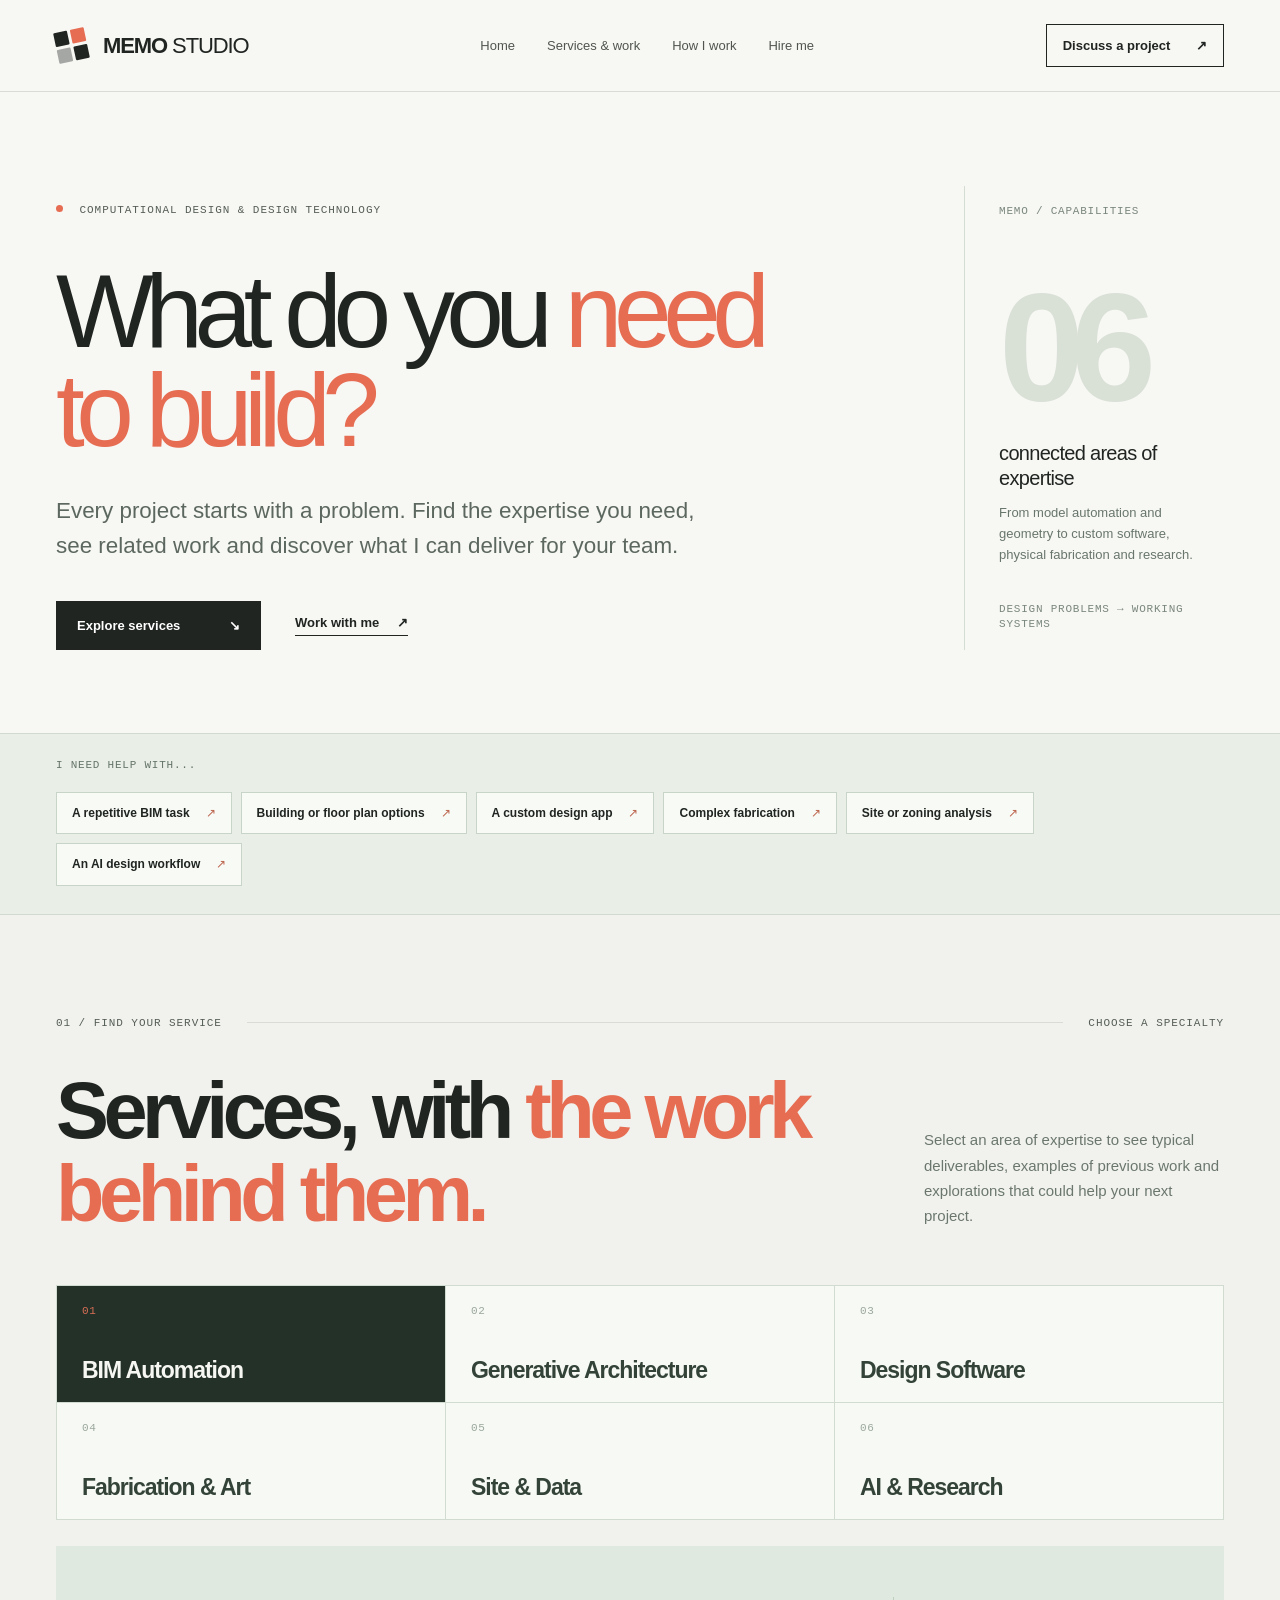
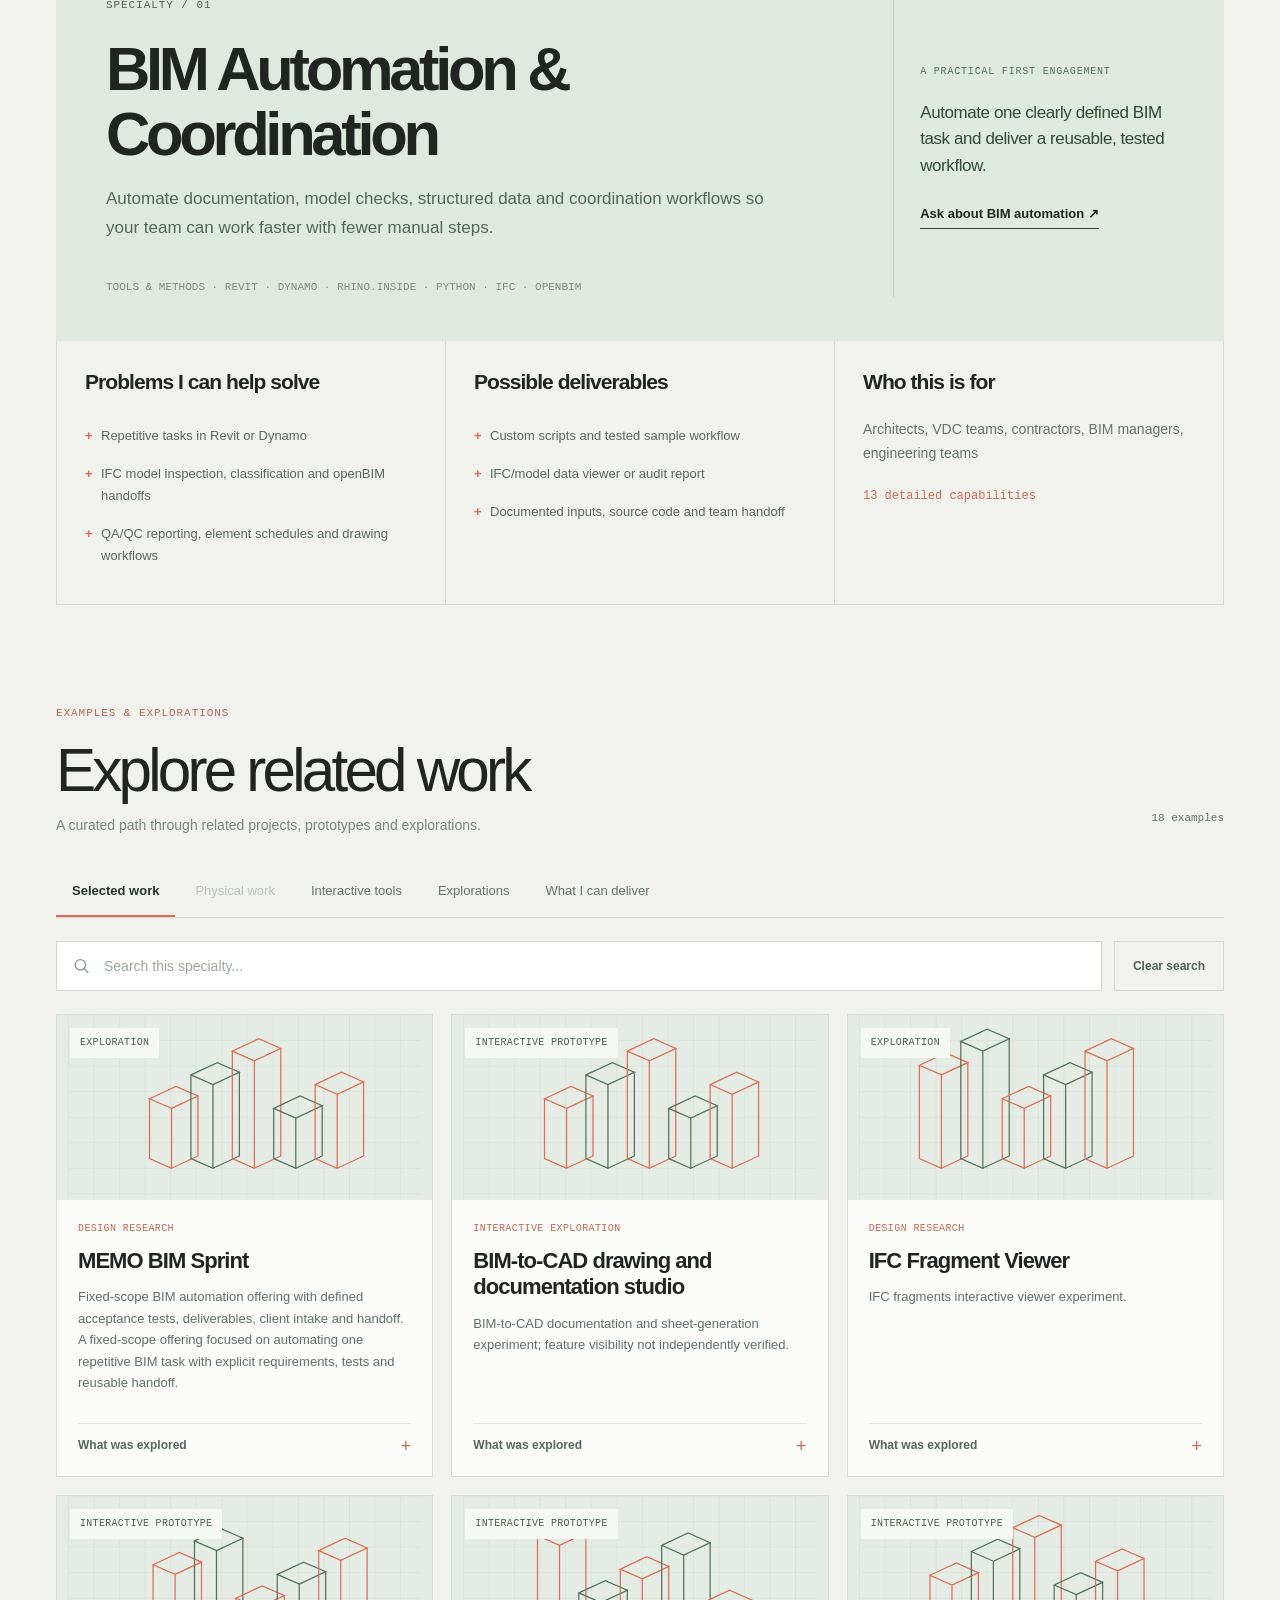
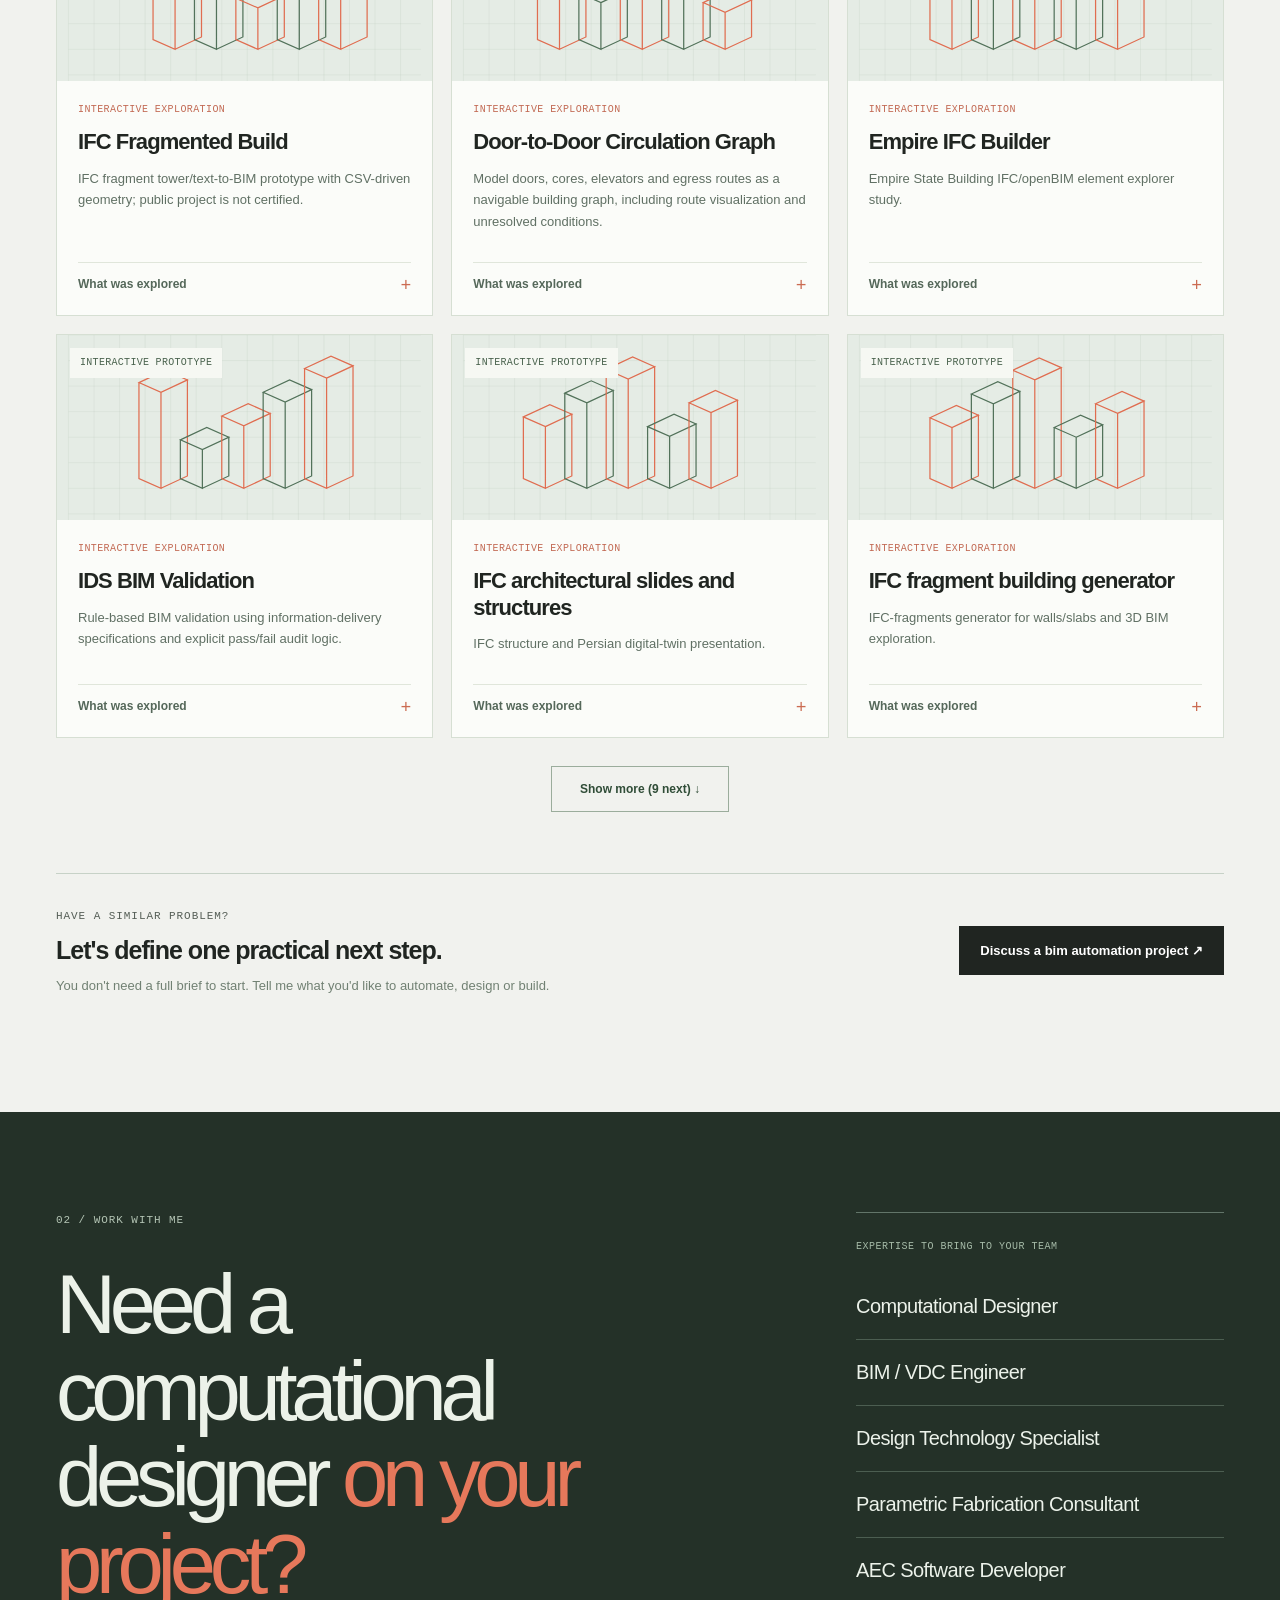
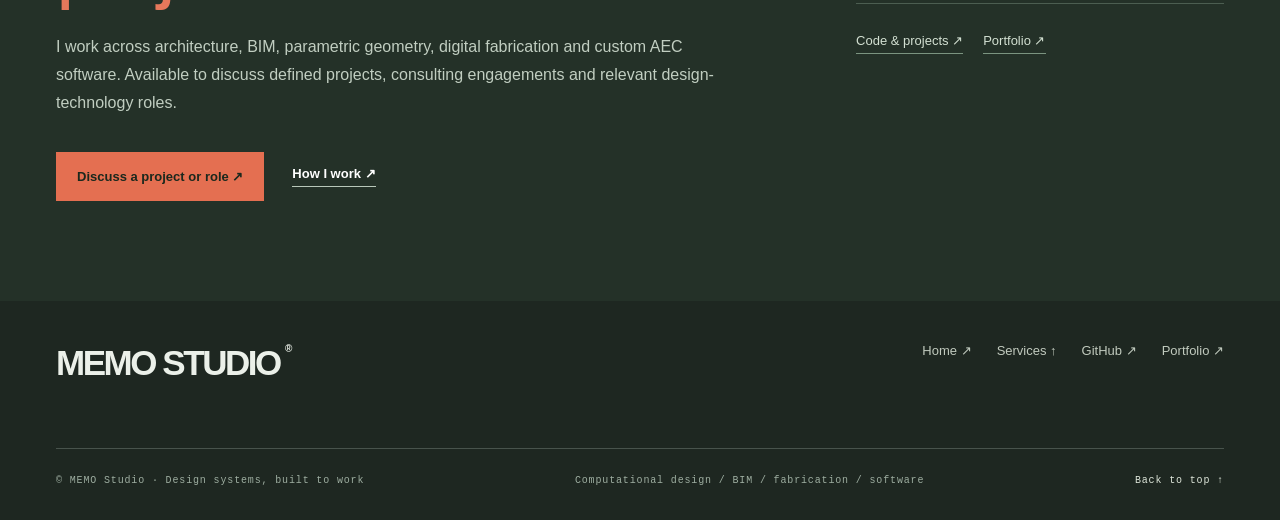
==== commit 8d670d63: "Redirect bookmarked archive page to new services and work navigation" ====
--- a/atlas.html
+++ b/atlas.html
@@ -3,115 +3,11 @@
 <head>
 <meta charset="utf-8">
 <meta name="viewport" content="width=device-width, initial-scale=1">
-<meta name="theme-color" content="#f7f7f4">
-<meta name="description" content="Find the right MEMO Studio service for your design, BIM, software or fabrication challenge. Explore real work, interactive prototypes and documented research by expertise.">
-<meta property="og:title" content="Services & Work — MEMO Studio">
-<meta property="og:description" content="Computational design, BIM automation, custom design software, fabrication and intelligent design research. Explore the work behind each service.">
-<title>Services & Work — MEMO Studio</title>
-<link rel="icon" href="./favicon.svg" type="image/svg+xml">
-<link rel="stylesheet" href="./styles.css">
-<link rel="stylesheet" href="./atlas.css">
-<script src="./script.js" defer></script>
-<script src="./atlas.js" defer></script>
+<title>MEMO Studio — Services &amp; Work</title>
+<meta name="robots" content="noindex">
+<link rel="canonical" href="https://memortal.github.io/MEMO-STUDIO-/services.html">
+<meta http-equiv="refresh" content="0; url=./services.html">
+<script>window.location.replace('./services.html'+window.location.search+window.location.hash);</script>
 </head>
-<body>
-<a class="skip" href="#serviceTabs">Skip to services</a>
-<header class="site-header" id="top">
- <div class="shell header-inner">
- <a class="brand" href="./index.html" aria-label="MEMO Studio home"><span class="brand-symbol" aria-hidden="true"><i></i><i></i><i></i><i></i></span><span>MEMO<span class="brand-light"> STUDIO</span></span></a>
- <nav aria-label="Primary navigation" class="desktop-nav"><a href="./index.html">Home</a><a href="./atlas.html" aria-current="page">Services & work</a><a href="./index.html#approach">How I work</a><a href="#hire">Hire me</a></nav>
- <a class="header-contact" href="mailto:alireza.memaryan@gmail.com?subject=MEMO%20Studio%20%E2%80%94%20Project%20inquiry">Discuss a project <span aria-hidden="true">↗</span></a>
- <button class="mobile-menu" id="menuToggle" type="button" aria-expanded="false" aria-controls="mobileNav" aria-label="Open navigation"><span></span><span></span></button></div>
- <nav id="mobileNav" class="mobile-nav" aria-label="Mobile navigation" hidden><a href="./index.html">Home</a><a href="./atlas.html">Services & work</a><a href="./index.html#approach">How I work</a><a href="#hire">Hire me</a><a href="mailto:alireza.memaryan@gmail.com">Email</a></nav>
-</header>
-<main id="main">
-  <section class="service-hero shell">
-    <div class="service-hero-copy">
-      <p class="eyebrow"><span class="status-dot" aria-hidden="true"></span> COMPUTATIONAL DESIGN & DESIGN TECHNOLOGY</p>
-      <h1>What do you <em>need to build?</em></h1>
-      <p>Every project starts with a problem. Find the expertise you need, see related work and discover what I can deliver for your team.</p>
-      <div class="hero-actions">
-        <a class="btn btn-dark" href="#serviceTabs">Explore services <span aria-hidden="true">↘</span></a>
-        <a class="text-link" href="#hire">Work with me <span aria-hidden="true">↗</span></a>
-      </div>
-    </div>
-    <div class="hero-side-note">
-      <span class="side-note-index">MEMO / CAPABILITIES</span>
-      <div><span class="side-note-digit">06</span><strong>connected areas of expertise</strong><p>From model automation and geometry to custom software, physical fabrication and research.</p></div>
-      <span class="side-note-foot">DESIGN PROBLEMS → WORKING SYSTEMS</span>
-    </div>
-  </section>
-  <section class="intent-strip" aria-labelledby="intentTitle"><div class="shell">
-    <h2 id="intentTitle">I need help with...</h2>
-    <div class="intent-links">
-      <a href="#bim" data-service-link="bim">A repetitive BIM task <span aria-hidden="true">↗</span></a>
-      <a href="#generative" data-service-link="generative">Building or floor plan options <span aria-hidden="true">↗</span></a>
-      <a href="#software" data-service-link="software">A custom design app <span aria-hidden="true">↗</span></a>
-      <a href="#fabrication" data-service-link="fabrication">Complex fabrication <span aria-hidden="true">↗</span></a>
-      <a href="#spatial" data-service-link="spatial">Site or zoning analysis <span aria-hidden="true">↗</span></a>
-      <a href="#intelligence" data-service-link="intelligence">An AI design workflow <span aria-hidden="true">↗</span></a>
-    </div></div></section>
-  <section class="service-browser" id="serviceTabs" aria-labelledby="serviceBrowserTitle"><div class="shell">
-    <div class="section-index"><span>01 / FIND YOUR SERVICE</span><span class="rule"></span><span>CHOOSE A SPECIALTY</span></div>
-    <div class="service-browser-heading"><h2 id="serviceBrowserTitle">Services, with <em>the work behind them.</em></h2><p>Select an area of expertise to see typical deliverables, examples of previous work and explorations that could help your next project.</p></div>
-    <div class="service-tabs" role="tablist" aria-label="Areas of expertise">
-      <button class="service-tab active" type="button" role="tab" id="service-tab-bim" aria-controls="servicePanel" aria-selected="true" tabindex="0" data-service="bim"><span>01</span><strong>BIM Automation</strong></button>
-      <button class="service-tab" type="button" role="tab" id="service-tab-generative" aria-controls="servicePanel" aria-selected="false" tabindex="-1" data-service="generative"><span>02</span><strong>Generative Architecture</strong></button>
-      <button class="service-tab" type="button" role="tab" id="service-tab-software" aria-controls="servicePanel" aria-selected="false" tabindex="-1" data-service="software"><span>03</span><strong>Design Software</strong></button>
-      <button class="service-tab" type="button" role="tab" id="service-tab-fabrication" aria-controls="servicePanel" aria-selected="false" tabindex="-1" data-service="fabrication"><span>04</span><strong>Fabrication & Art</strong></button>
-      <button class="service-tab" type="button" role="tab" id="service-tab-spatial" aria-controls="servicePanel" aria-selected="false" tabindex="-1" data-service="spatial"><span>05</span><strong>Site & Data</strong></button>
-      <button class="service-tab" type="button" role="tab" id="service-tab-intelligence" aria-controls="servicePanel" aria-selected="false" tabindex="-1" data-service="intelligence"><span>06</span><strong>AI & Research</strong></button>
-    </div>
-    <div id="servicePanel" role="tabpanel" aria-labelledby="service-tab-bim" tabindex="0">
-      <div class="service-intro" id="serviceIntro">
-        <div class="service-intro-main"><p class="eyebrow">SPECIALTY / 01</p><h3>BIM Automation & Coordination</h3><p>Tools and workflows that make building model data more useful and repetitive work more manageable.</p></div>
-        <div class="service-intro-aside"><span>EXAMPLE STARTING POINT</span><p>Bring one repetitive task and sample file.</p><a href="mailto:alireza.memaryan@gmail.com">Discuss your project ↗</a></div>
-      </div>
-      <div class="service-offer-grid" id="serviceOfferGrid" aria-live="polite">
-        <div><h4>Problems I can help solve</h4><p>Repetitive tasks, model information, reporting and coordination.</p></div>
-        <div><h4>What you receive</h4><p>Reusable tools, defined outputs, tests and a documented handoff.</p></div>
-        <div><h4>Who this is for</h4><p>Architecture, engineering and construction teams.</p></div>
-      </div>
-      <div class="work-discovery" id="projects">
-        <div class="work-discovery-header">
-          <div><p class="eyebrow">EXAMPLES & EXPLORATIONS</p><h3>Explore related work</h3><p id="workContext">Projects, prototypes and studies relevant to this service.</p></div>
-          <span id="workCount" class="work-total">Loading…</span>
-        </div>
-        <div class="work-modes" role="tablist" aria-label="Examples within the selected service">
-          <button type="button" role="tab" id="mode-all" aria-selected="true" tabindex="0" class="work-mode active" data-mode="all">Selected work</button>
-          <button type="button" role="tab" id="mode-built" aria-selected="false" tabindex="-1" class="work-mode" data-mode="built">Physical work</button>
-          <button type="button" role="tab" id="mode-prototype" aria-selected="false" tabindex="-1" class="work-mode" data-mode="prototype">Interactive tools</button>
-          <button type="button" role="tab" id="mode-research" aria-selected="false" tabindex="-1" class="work-mode" data-mode="research">Explorations</button>
-          <button type="button" role="tab" id="mode-capabilities" aria-selected="false" tabindex="-1" class="work-mode" data-mode="capabilities">What I can deliver</button>
-        </div>
-        <div class="work-search-row">
-          <label class="work-search"><span class="visually-hidden">Search work within this service</span><svg viewBox="0 0 24 24" aria-hidden="true"><circle cx="10.5" cy="10.5" r="6.5"/><path d="m15.5 15.5 5 5"/></svg><input type="search" id="workSearch" autocomplete="off" placeholder="Search this specialty..."></label>
-          <button class="search-clear" type="button" id="clearWorkSearch">Clear search</button>
-        </div>
-        <div class="example-grid" id="workResults" aria-live="polite"><p class="loading-message">Loading relevant work…</p></div>
-        <div class="results-footer"><button class="more-work" id="moreWork" type="button" hidden>Show more projects <span aria-hidden="true">↓</span></button></div>
-      </div>
-      <div class="service-bottom-cta" id="serviceBottomCta"><div><span class="eyebrow">HAVE A SIMILAR PROBLEM?</span><h3>Let's define one practical next step.</h3><p>You don't need a full brief to start. Tell me what you'd like to automate, design or build.</p></div><a class="btn btn-dark" href="mailto:alireza.memaryan@gmail.com?subject=MEMO%20Studio%20%E2%80%94%20Project%20inquiry">Discuss a project ↗</a></div>
-    </div>
-  </div></section>
-  <section class="recruiter-section" id="hire"><div class="shell recruiter-grid">
-    <div>
-      <p class="eyebrow">02 / WORK WITH ME</p>
-      <h2>Need a computational designer <em>on your project?</em></h2>
-      <p>I work across architecture, BIM, parametric geometry, digital fabrication and custom AEC software. Available to discuss defined projects, consulting engagements and relevant design-technology roles.</p>
-      <div class="recruiter-actions"><a class="btn btn-dark" href="mailto:alireza.memaryan@gmail.com?subject=Project%20or%20role%20for%20Alireza%20Memarian&body=Hello%2C%0A%0AI'm%20looking%20for%20help%20with%3A%0A%0AProject%20scope%20or%20position%3A%0A%0ATimeline%3A%0A%0A">Discuss a project or role ↗</a><a class="text-link" href="./index.html#approach">How I work ↗</a></div>
-    </div>
-    <div class="recruiter-roles">
-      <span>EXPERTISE TO BRING TO YOUR TEAM</span>
-      <p>Computational Designer</p>
-      <p>BIM / VDC Engineer</p>
-      <p>Design Technology Specialist</p>
-      <p>Parametric Fabrication Consultant</p>
-      <p>AEC Software Developer</p>
-      <div class="recruiter-links"><a href="https://github.com/Memortal" target="_blank" rel="noopener noreferrer">Code & projects ↗</a><a href="https://memortal.github.io/Portfolio-/" target="_blank" rel="noopener noreferrer">Portfolio ↗</a></div>
-    </div>
-  </div></section>
-</main>
-<footer class="footer"><div class="shell"><div class="footer-top"><a href="./index.html" class="footer-brand">MEMO STUDIO<span>®</span></a><div class="footer-links"><a href="./index.html">Home ↗</a><a href="#serviceTabs">Services ↑</a><a href="https://github.com/Memortal" target="_blank" rel="noopener noreferrer">GitHub ↗</a><a href="https://memortal.github.io/Portfolio-/" target="_blank" rel="noopener noreferrer">Portfolio ↗</a></div></div><div class="footer-bottom"><span>© MEMO Studio · Design systems, built to work</span><span>Computational design / BIM / fabrication / software</span><a href="#top">Back to top ↑</a></div></div></footer>
-</body>
+<body><p>Services and projects have moved. <a href="./services.html">Explore MEMO Studio services and work</a>.</p></body>
 </html>
